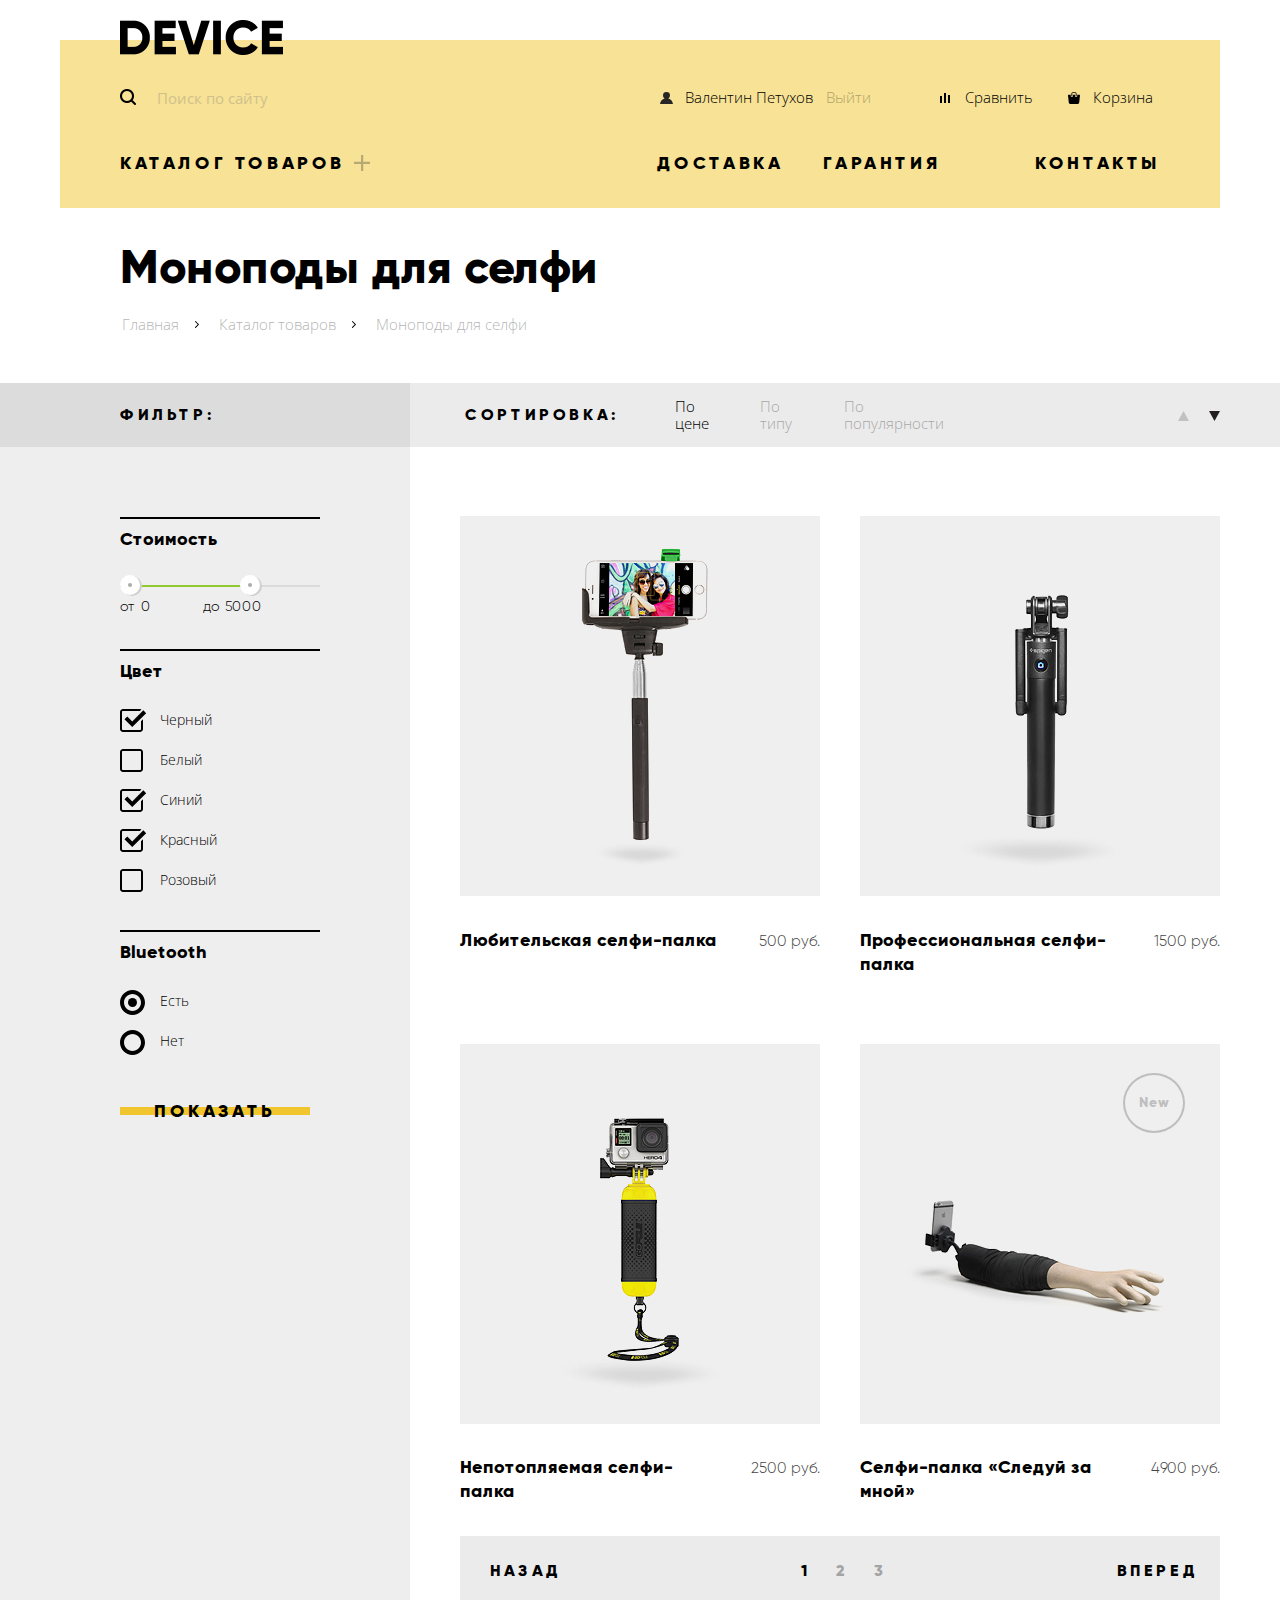
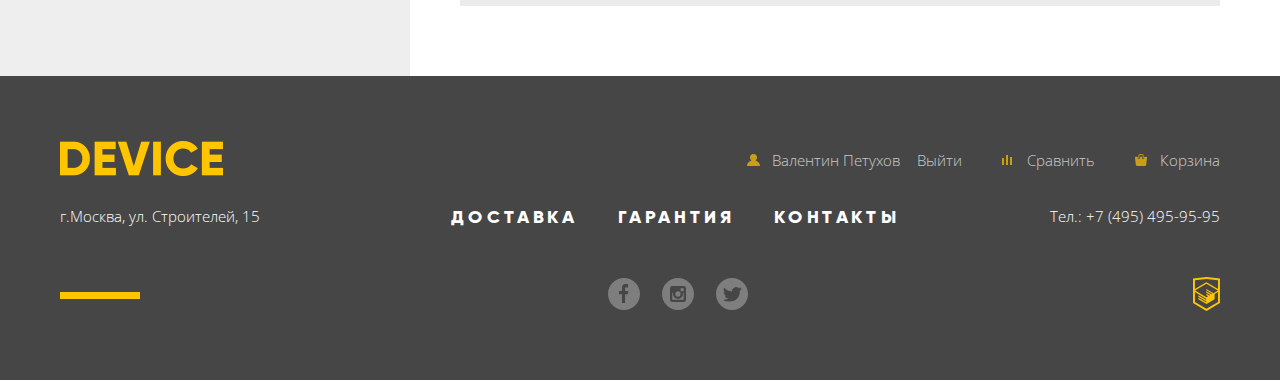
==== inner.html @ 7ef65f5e "Добавил aria-hidden, поправил плавающий bg" ====
<!DOCTYPE html>
<html lang="ru">
<head>
	<meta charset="UTF-8">
	<title>Интернет-магазин Девайс, Моноподы для селфи</title>
	<link href="https://fonts.googleapis.com/css?family=Open+Sans:300,400&display=swap" rel="stylesheet">
	<link rel="stylesheet" href="css/normalize.css">
	<link rel="stylesheet" href="css/main.css">
</head>
<body>
	<header class="header-main">
		<div class="header-wrapper-catalog">
			<a class="header-logo">
				<img src="img/logo-header.png" alt="Интернет-магазин DEVICE" width="163" height="35">
			</a>
			<div class="header-service">
				<form action="https://echo.htmlacademy.ru" method="POST" class="header-search-form">
					<input type="search" placeholder="Поиск по сайту" class="header-search">
					<button type="submit" class="header-submit">Найти</button>
				</form>
				<ul class="header-service-list">
					<li class="header-service-item">
						<a href="#" class="header-service-enter">Валентин Петухов</a> 
						<a href="#"><span class="user-exit">Выйти</span></a>
					</li>
					<li class="header-service-item"><a href="#" class="header-service-compare">Сравнить</a></li>
					<li class="header-service-item"><a href="#" class="header-service-cart">Корзина</a></li>
				</ul>
			</div>
			<nav class="header-navigation">
				<ul class="catalog-menu">
					<li class="catalog-menu-item">
					    <a href="#" class="header-navigation-title">Каталог товаров</a>
					    <ul class="catalog-inner">
					        <li class="catalog-item"><a href="#">Виртуальная реальность</a></li>
					        <li class="catalog-item"><a href="#">Фитнес-браслеты</a></li>
					        <li class="catalog-item"><a href="#">Квадрокоптеры</a></li>
					        <li class="catalog-item"><a href="#">Моноподы для селфи</a></li>
					        <li class="catalog-item"><a href="#">Умные часы</a></li>
					        <li class="catalog-item"><a href="#">Экшн-камеры</a></li>
					    </ul>
					</li>
					<li class="catalog-menu-item"><a href="#">Доставка</a></li>
					<li class="catalog-menu-item"><a href="#">Гарантия</a></li>
					<li class="catalog-menu-item"><a href="#">Контакты</a></li>
				</ul>
			</nav>
		</div>
	</header>
	<main class="main-content">
		<div class="breadcrumb-wrapper">
			<h1 class="content-title">Моноподы для селфи</h1>
			<ul class="breadcrumb">
				<li class="breadcrumb-item"><a href="#">Главная</a></li>
				<li class="breadcrumb-item"><a href="#">Каталог товаров</a></li>
				<li class="breadcrumb-item"><a href="#">Моноподы для селфи</a></li>
			</ul>
		</div>
		<div class="options-background">
			<div class="options-wrapper">
				<div class="options-filter">
					<h3>Фильтр:</h3>
				</div>
				<div class="options-sort">
					<ul class="options-sort-type">
						<h3>Сортировка:</h3>
						<li><a href="#" class="options-sort-type-link sort-active">По цене</a></li>
						<li><a href="#" class="options-sort-type-link">По типу</a></li>
						<li><a href="#" class="options-sort-type-link">По популярности</a></li>
					</ul>
					<div class="options-sort-arrows">
						<a href="#" class="options-sort-arrows-up">
							<span class="visually-hidden">Вверх</span>
							<svg xmlns="http://www.w3.org/2000/svg" width="11" height="10" viewBox="0 0 11 10" aria-hidden="true"><path fill="#231F20" d="M5.5 0L0 10h11z"/></svg>
						</a>
						<a href="#" class="options-sort-arrows-down arrow-active">
							<span class="visually-hidden">Вниз</span>
							<svg xmlns="http://www.w3.org/2000/svg" width="11" height="10" viewBox="0 0 11 10" aria-hidden="true"><path fill="#231F20" d="M5.5 10L0 0h11"/></svg>
						</a>
					</div>
				</div>
			</div>
		</div>
		<div class="content-filter-background">
		<div class="content-filter-wrapper">
			<form action="https://echo.htmlacademy.ru" method="POST" class="filter-form">
				<section class="filter-range">
					<h3 class="filter-range-title">Стоимость</h3>
					<div class="filter-range-wrapper">
						<div class="filter-range-controls">
							<div class="filter-range-scale">
								<div class="filter-range-bar"></div>
							</div>
							<div class="filter-range-toggle toggle-min"></div>
							<div class="filter-range-toggle toggle-max"></div>
							<div class="filter-range-price">
								<label class="price-min">
									от <input name="price-min" type="text" value="0">
								</label>
								<label class="price-max">
									до <input name="price-max" type="text" value="5000">
								</label>
							</div>
						</div>
					</div>
				</section>
				<section class="filter-color">
					<h3 class="filter-color-title">Цвет</h3>
					<ul class="filter-color-list">
						<li class="filter-color-item">
							<input type="checkbox" id="filter-option-1" name="filter-option-1" class="input-checkbox visually-hidden" checked>
							<label for="filter-option-1">Черный</label>
						</li>
						<li class="filter-color-item">
							<input type="checkbox" id="filter-option-2" name="filter-option-2" class="input-checkbox visually-hidden">
							<label for="filter-option-2">Белый</label>
						</li>
						<li class="filter-color-item">
							<input type="checkbox" id="filter-option-3" name="filter-option-3" class="input-checkbox visually-hidden"  checked>
							<label for="filter-option-3">Синий</label>
						</li>
						<li class="filter-color-item">
							<input type="checkbox" id="filter-option-4" name="filter-option-4" class="input-checkbox visually-hidden"  checked>
							<label for="filter-option-4">Красный</label>
						</li>
						<li class="filter-color-item">
							<input type="checkbox" id="filter-option-5" name="filter-option-5" class="input-checkbox visually-hidden" >
							<label for="filter-option-5">Розовый</label>
						</li>
					</ul>
				</section>
				<section class="filter-bluetooth">
					<h3 class="filter-bluetooth-title">Bluetooth</h3>
					<ul class="filter-bluetooth-list">
						<li class="filter-bluetooth-item">
								<input type="radio" id="filter-option-6" name="bluetooth-option" class="input-radio visually-hidden" checked>
							<label for="filter-option-6">Есть</label>
						</li>
						<li class="filter-bluetooth-item">
								<input type="radio" id="filter-option-7" name="bluetooth-option" class="input-radio visually-hidden">
							<label for="filter-option-7">Нет</label>
						</li>
					</ul>
				</section>
				<button type="submit" class="filter-submit button-device">Показать</button>
			</form>
			<section class="product-section">
				<h2 class="visually-hidden">Список селфи-палок</h2>
				<ul class="product-list">
					<li class="product-item">
						<div class="product-image-wrapper">
							<img src="img/content/item-1.jpg" width="360" height="380" alt="Любительская селфи-палка" class="product-image">
						</div>
						<a href="#" class="product-text-wrapper">
							<h3 class="product-title">Любительская селфи-палка</h3>
							<span class="product-price">500 руб.</span>
						</a>
						<div class="product-hover">
							<button type="button" class="product-buy button-device">В корзину</button>
							<button type="button" class="product-compare">Добавить к сравнению</button>
						</div>
					</li>
					<li class="product-item">
						<div class="product-image-wrapper">
							<img src="img/content/item-2.jpg" width="360" height="380" alt="Любительская селфи-палка" class="product-image">
						</div>
						<a href="#" class="product-text-wrapper">
							<h3 class="product-title">Профессиональная селфи-палка</h3>
							<span class="product-price">1500 руб.</span>
						</a>
						<div class="product-hover">
							<button type="button" class="product-buy button-device">В корзину</button>
							<button type="button" class="product-compare">Добавить к сравнению</button>
						</div>
					</li>
					<li class="product-item">
						<div class="product-image-wrapper">
							<img src="img/content/item-3.jpg" width="360" height="380" alt="Любительская селфи-палка" class="product-image">
						</div>
						<a href="#" class="product-text-wrapper">
							<h3 class="product-title">Непотопляемая селфи-палка</h3>
							<span class="product-price">2500 руб.</span>
						</a>
						<div class="product-hover">
							<button type="button" class="product-buy button-device">В корзину</button>
							<button type="button" class="product-compare">Добавить к сравнению</button>
						</div>
					</li>
					<li class="product-item">
						<div class="product-image-wrapper">
							<img src="img/content/item-4.jpg" width="360" height="380" alt="Любительская селфи-палка" class="product-image">
						</div>
						<a href="#" class="product-text-wrapper">
							<h3 class="product-title">Селфи-палка «Следуй за мной»</h3>
							<span class="product-price">4900 руб.</span>
						</a>
						<div class="product-hover">
							<button type="button" class="product-buy button-device">В корзину</button>
							<button type="button" class="product-compare">Добавить к сравнению</button>
						</div>
						<span class="product-new">New</span>
					</li>
				</ul>
				<div class="pagination">
					<a href="#" class="pagination-backward">Назад</a>
					<ul class="pagination-list">
						<li class="pagination-item pagination-active"><a href="#">1</a></li>
						<li class="pagination-item"><a href="#">2</a></li>
						<li class="pagination-item"><a href="#">3</a></li>
					</ul>
					<a href="#" class="pagination-forward">Вперед</a>
				</div>
			</section>
		</div>
		</div>
	</main>
	<footer class="footer-main">
		<div class="footer-wrapper">
			<div class="footer-service">
				<a href="#" class="footer-logo">
					<img src="img/logo-footer.png" alt="Интернет-магазин DEVICE" width="163" height="35">
				</a>
				<ul class="footer-service-list">
					<li class="footer-service-item">
						<a href="#" class="footer-service-enter">Валентин Петухов</a>
						<a href="#" class="user-exit">Выйти</a>
					</li>
					<li class="footer-service-item"><a href="#" class="footer-service-compare">Сравнить</a></li>
					<li class="footer-service-item"><a href="#" class="footer-service-cart">Корзина</a></li>
				</ul>
			</div>
			<div class="footer-address-wrapper">
				<p class="footer-address">г.Москва, ул. Строителей, 15</p>
				<ul class="footer-information-list">
					<li class="footer-information-item"><a href="#">Доставка</a></li>
					<li class="footer-information-item"><a href="#">Гарантия</a></li>
					<li class="footer-information-item"><a href="#">Контакты</a></li>
				</ul>
				<a href="tel:+74954959595" class="footer-phone">Тел.: +7 (495) 495-95-95</a>
			</div>
			<div class="footer-social-wrapper">
				<ul class="footer-social">
					<li class="social-button">
						<a href="#" class="social-fb-link">
							<span class="visually-hidden">Группа DEVICE на Facebook</span>
							<svg xmlns="http://www.w3.org/2000/svg" width="32" height="32" viewBox="0 0 32 32" aria-hidden="true"><path fill="#FFF" d="M16 0C7.164 0 0 7.163 0 16s7.164 16 16 16c8.837 0 16-7.164 16-16S24.837 0 16 0zm4.062 9.455h-3.021v3.444h3.021v3.445h-3.021v8.61H14.02v-8.61H11v-3.445h3.021V9.455c0-1.902 1.353-3.445 3.021-3.445h3.021v3.445z"/></svg>
						</a>
					</li>
					<li class="social-button">
						<a href="#" class="social-inst-link">
							<span class="visually-hidden">Страница DEVICE в Instagram</span>
							<svg xmlns="http://www.w3.org/2000/svg" width="32" height="32" viewBox="0 0 32 32" aria-hidden="true"><g fill="#FFF"><path d="M20.916 16a4.938 4.938 0 1 1-9.877 0c0-.394.051-.773.138-1.14h-.897v6.838h11.396V14.86h-.897c.086.367.137.746.137 1.14z"/><path d="M15.978 18.659c1.466 0 2.659-1.193 2.659-2.659s-1.193-2.659-2.659-2.659c-1.466 0-2.659 1.193-2.659 2.659s1.192 2.659 2.659 2.659zM18.637 10.302h3.039v3.039h-3.039z"/><path d="M16 0C7.164 0 0 7.164 0 16c0 8.837 7.164 16 16 16 8.837 0 16-7.163 16-16 0-8.836-7.163-16-16-16zm7.955 21.698a2.285 2.285 0 0 1-2.279 2.279H10.279A2.285 2.285 0 0 1 8 21.698V10.302a2.286 2.286 0 0 1 2.279-2.279h11.396a2.286 2.286 0 0 1 2.279 2.279v11.396z"/></g></svg>

						</a>
					</li>
					<li class="social-button">
						<a href="#" class="social-twit-link">
							<span class="visually-hidden">DEVICE в Twitter</span>
							<svg xmlns="http://www.w3.org/2000/svg" width="32" height="32" viewBox="0 0 32 32" aria-hidden="true"><path fill="#FFF" d="M16 0C7.164 0 0 7.164 0 16c0 8.837 7.164 16 16 16 8.837 0 16-7.163 16-16 0-8.836-7.163-16-16-16zm7.944 12.809c-.251 6.516-3.463 10.832-10.992 10.702h-.486c-.447 0-4.543-.443-5.344-1.823 2.479.19 4.247-.406 5.12-1.136-1.048-.289-2.923-.461-3.251-2.848.384.104.618.221 1.299.113-1.307-.824-2.758-1.519-2.679-3.643.311.317 1.164.518 1.46.457-.768-.233-2.149-3.244-.974-4.781 1.984 1.79 4.075 3.482 7.804 3.643.227-2.214 1.24-3.699 3.168-4.325 1.84-.479 3.255.26 3.901 1.138.737-.224 1.453-.466 2.193-.685-.004.833-.569 1.463-.935 1.709.747.165 1.423-.475 1.423-.475-.184.963-1.094 1.725-1.707 1.954z"/></svg>
						</a>
					</li>
				</ul>
				<a href="https://htmlacademy.ru/" class="academy-link">
					<span class="visually-hidden">Сделано в htmlAcademy</span>
					<svg xmlns="http://www.w3.org/2000/svg" width="26.943" height="34.09" viewBox="0 0 26.943 34.09" aria-hidden="true"><path fill="#FFC600" d="M13.62.017L13.472 0 0 1.412v24.661l13.473 8.017 13.43-7.99.042-.025V1.412L13.62.017zm11.399 12.11L13.495 5.334l-.001-.104-.087.05-.088-.056v.109L1.925 12.118V3.147l11.548-1.212L25.02 3.147v8.98zm-11.614-5.34L24.923 13.5l-4.479 2.64-7.093-4.221-.014 1.415 5.904 3.513-.86.507-5.03-2.992-.014 1.415 3.827 2.275-.782.523-3.031-1.787-.014 1.413 1.853 1.091-1.8 1.081-11.356-6.751 11.371-6.835zm-11.48 8.34l11.411 6.791.016 1.044-7.942-4.728-.015 1.416 7.979 4.795.018 1.076-7.973-4.74-.013 1.414 8.021 4.822.046.025 8.143-4.872-.011-5.177 3.415-2.036v10.021L13.472 31.85 1.925 24.979v-9.852z"/></svg>
				</a>
			</div>
		</div>
	</footer>
</body>
</html>
---- css/main.css ----
@font-face {
	font-family: 'Gilroy';
	src: url('../fonts/Gilroy-ExtraBold.woff') format('woff');
	font-weight: bold;
}

@font-face {
	font-family: 'Gilroy';
	src: url('../fonts/Gilroy-Light.woff') format('woff');
	font-weight: normal;
}
*, *::before, *::after {
	box-sizing: inherit;
}
html {
	box-sizing: border-box;
	min-width: 1200px;
}

/* service */
.visually-hidden {
	position: absolute;
	clip: rect(1px 1px 1px 1px);
	clip: rect(1px, 1px, 1px, 1px);
	padding: 0;
	border: 0;
	height: 1px;
	width: 1px;
	overflow: hidden;
}

/* body and global*/
body {
	font-size: 15px;
	font-family: "Open Sans", "Arial", sans-serif;
	font-weight: lighter;
	margin: 0;
}


/* header styles */
.header-main {
	padding-top: 40px;
	width: 1200px;
	padding-left: 20px;
	padding-right: 20px;
	margin-left: auto;
	margin-right: auto;
}
.header-logo {
	width: 400px;
	margin-top: -20px;
	margin-bottom: 15px;
}
.header-logo:hover {
	opacity: 0.6;
}

.header-logo:active {
	opacity: 0.3;
}

.header-search {
	width: calc(100% - 85px);
	background-color: #f7e296;
	background-image: url(../img/misc/search.png);
	background-repeat: no-repeat;
	background-position: left center;
	border: 0;
	color: #000;
	padding-top: 17px;
	padding-left: 37px;
	padding-bottom: 13px;
	margin-right: -5px;
	border-bottom: 2px solid transparent;
}

.header-search-form {
	margin-right: 100px;
	width: 440px;
}

.header-search::placeholder {
	opacity: 0.3;
}

.header-search:hover::placeholder {
	opacity: 0.6;
}

.header-search:focus {
	border-bottom: 2px solid #000;
	outline: 0;
}

.header-submit {
	padding-top: 15px;
	padding-right: 0;
	padding-bottom: 13px;
	padding-left: 0;
	width: 85px;
	background-color: #f7e296;
	border: 2px solid #000;
	outline: 0;
	visibility: hidden;
}

.header-search:focus + .header-submit,
.header-sumbit:focus-within,
.header-submit:hover,
.header-submit:focus {
	visibility: initial;
}

.header-submit:hover,
.header-submit:focus {
	background-color: #000;
	color: #fff;
}

.header-submit:active {
	color: #6a6a6a;
}

.header-service {
	margin-bottom: 15px;
}

.header-service-list {
	list-style: none;
	padding-left: 0;
	margin-top: 0;
	margin-bottom: 0;
}

.header-service-item a {
	color: #000;
	text-decoration: none;
}

.user-exit {
	margin-left: 13px;
	opacity: 0.3;
}

.user-exit:hover {
	opacity: 1;
}

.header-service-item:first-child {
	width: 280px;
}

.header-service-enter {
	background-image: url(../img/svg/user.svg);
	background-repeat: no-repeat;
	background-position: left center;
	padding-left: 25px;
}

.header-service-compare {
	background-image: url(../img/svg/compare.svg);
	background-repeat: no-repeat;
	background-position: left center;
	padding-left: 25px;
	margin-right: 35px;
}

.header-service-cart {
	background-image: url(../img/svg/cart.svg);
	background-repeat: no-repeat;
	background-position: left center;
	padding-left: 25px;
}

.header-service-enter:hover,
.header-service-compare:hover,
.header-service-cart:hover {
	opacity: 0.6;
}

.header-service-enter:active,
.header-service-compare:active,
.header-service-cart:active {
	opacity: 0.3;
}

.header-navigation-title {
	background-image: url(../img/misc/plus.png);
	background-repeat: no-repeat;
	background-position: right center;
	font-family: "Gilroy", "Arial", sans-serif;
	font-weight: bold;
	text-transform: uppercase;
	font-size: 18px;
	letter-spacing: 3.6px;
	padding-right: 25px;
}




.catalog-menu {
	padding-left: 0;
	display: flex;
}

.catalog-menu-item:first-child {
	width: 540px;
	position: relative;
}

.catalog-menu-item:nth-child(2) {
	margin-right: 40px;
}

.catalog-menu-item:nth-child(3) {
	margin-right: 95px;
}

.catalog-menu-item a {
	font-family: "Gilroy", "Arial", sans-serif;
	font-weight: bold;
	text-transform: uppercase;
	font-size: 18px;
	letter-spacing: 3.6px;
	text-decoration: none;
	color: #000;
}

.catalog-menu-item a:hover {
	opacity: 0.6;
}

.catalog-menu-item a:active {
	opacity: 0.3;
}

.catalog-item {
	list-style: none;
	margin-right: 60px;
}

.catalog-inner :nth-child(3n) {
	margin-right: 0;
}

.catalog-item a {
	font-family: "Open Sans", "Arial", sans-serif;
	font-size: 15px;
	font-weight: 300;
	text-transform: none;
	letter-spacing: normal;
	white-space: nowrap;
	display: block;
	padding-top: 9px;
	padding-bottom: 9px;
}

.catalog-menu {
	list-style: none;
}

/* breadcrumb */
.breadcrumb {
	list-style: none;
	display: flex;
	align-items: center;
	padding-left: 62px;
	margin-top: 0;
}
.breadcrumb-item {
	padding-right: 20px;
	padding-left: 20px;
	background-image: url(../img/svg/nav-arrow.svg);
	background-repeat: no-repeat;
	background-position: right center;
}

.breadcrumb :first-child {
	padding-left: 0;
}

.breadcrumb :last-child {
	background-image: none;
}

.breadcrumb a {
	text-decoration: none;
	color: #000;
	opacity: 0.3;
}

.breadcrumb a:hover {
	opacity: 0.6;
}

.breadcrumb a:active {
	opacity: 0.1;
}

/* Content on main page */

.show {
	display: flex;
	justify-content: space-between;
	margin-bottom: 65px;
}

.show-item {
	display: flex;
	flex-direction: column;
	width: 160px;
}

.show-item-image-wrapper {
	width: 160px;
	height: 160px;
	margin-bottom: 30px;
	background-color: #f7e296;
	object-fit: cover;
}

.show-item-image-wrapper:hover {
	background-color: #f0c52e;
}

.show-item img:active {
	opacity: 0.3;
}

.show-item b {
	font-family: "Gilroy", "Arial", sans-serif;
	font-weight: bold;
	font-size: 18px;
}

.benefits-background {
	background-color: #e5e5e5;
	background: linear-gradient(to bottom, #fff 24%, #e5e5e5 24%);
}

.benefits {
	width: 1160px;
	margin-right: auto;
	margin-left: auto;
	display: flex;
	background-color: #e5e5e5;
	background: linear-gradient(to bottom, #fff 24%, #e5e5e5 24%);
	padding-bottom: 70px;
	margin-bottom: 90px;
}

.benefits-control {
	list-style: none;
	padding-top: 80px;
	padding-bottom: 70px;
	padding-left: 0;
	margin-top: 0;
	margin-bottom: 0;
	border-right: 7px solid #000;
	width: 483px;
}

.benefits-item {
	margin-bottom: 24px;
}

.benefits-block {
	display: none;
}

.benefits-text {
	margin-top: 20px;
	margin-right: 130px;
	margin-left: 118px;
}

.benefits-text h3 {
	font-family: "Gilroy", "Arial", sans-serif;
	font-weight: bold;
	font-size: 47px;
}

.benefits-text p {
	line-height: 30px;
}

.benefits-image-wrapper {
	display: flex;
	align-items: center;
}

.firms {
	display: flex;
	justify-content: center;
	margin-bottom: 50px;
}

.firms-item {
	width: 260px;
	height: 100px;
}

.firms :nth-child(1) {
	background-image: url(../img/logo-1-gray.jpg);
	display: block;
	content: " ";
}

.firms :nth-child(2) {
	background-image: url(../img/logo-2-gray.jpg);
	display: block;
	content: " ";
}

.firms :nth-child(3) {
	background-image: url(../img/logo-3-gray.jpg);
	display: block;
	content: " ";
}

.firms :nth-child(4) {
	background-image: url(../img/logo-4-gray.jpg);
	display: block;
	content: " ";
}

.firms :nth-child(1):hover {
	background-image: url(../img/logo-1.jpg);
	display: block;
	content: " ";
}

.firms :nth-child(2):hover {
	background-image: url(../img/logo-2.jpg);
	display: block;
	content: " ";
}

.firms :nth-child(3):hover {
	background-image: url(../img/logo-3.jpg);
	display: block;
	content: " ";
}

.firms :nth-child(4):hover {
	background-image: url(../img/logo-4.jpg);
	display: block;
	content: " ";
}

.block-show {
	display: flex;
}

.content-title {
	font-family: "Gilroy", "Arial", sans-serif;
	font-weight: bold;
	font-size: 47px;
	padding-left: 60px;
	margin-bottom: 22px;
}

.about {
	width: 790px;
	margin-right: 111px;
	margin-bottoom: 80px;
}

.about-list {
	padding-bottom: 38px;
	padding-left: 18px;
	list-style-type: circle;
}

.about-title {
	font-family: "Gilroy", "Arial", sans-serif;
	font-weight: bold;
	font-size: 47px;
	padding-top: 45px;
	position: relative;
}

.about-title:before {
	content: " ";
	width: 80px;
	height: 7px;
	background-color: #000;
	position: absolute;
	top: 0;
}

.about-text {
	font-family: "Open Sans", "Arial", sans-serif;
	font-weight: 300;
	line-height: 30px;
	padding-bottom: 15px;
}

.contacts-title {
	font-family: "Gilroy", "Arial", sans-serif;
	font-weight: bold;
	font-size: 47px;
	padding-top: 45px;
	position: relative;
}

.contacts-title:before {
	content: " ";
	width: 80px;
	height: 7px;
	background-color: #000;
	position: absolute;
	top: 0;
}

.contacts p {
	font-family: "Open Sans", "Arial", sans-serif;
	line-height: 30px;
	margin-bottom: 40px;
}

.map-link {
	display: block;
	margin-bottom: 65px;
}

.about-item {
	font-family: "Gilroy", "Arial", sans-serif;
	font-weight: bold;
	font-size: 16px;
	line-height: 40px;
}


/* Catalog content */
.product-text-wrapper {
	text-decoration: none;
}

.product-text-wrapper:hover .product-title {
	opacity: 0.6;
}

.product-text-wrapper:active .product-title {
	opacity: 0.3;
}

.product-title {
	font-family: "Gilroy", "Arial", sans-serif;
	font-weight: bold;
	font-size: 18px;
	line-height: 24px;
	width: 260px;
	color: #000;
}

.product-price {
	font-family: "Gilroy", "Arial", sans-serif;
	font-weight: normal;
	text-decoration: none;
	color: #464646;
}

.product-item {
	position: relative;
	list-style: none;
	margin-right: 40px;
	margin-bottom: 50px;
}

.product-new {
	position: absolute;
	top: 29px;
	right: 35px;
	font-family: "Gilroy", "Arial", sans-serif;
	font-weight: bold;
	font-size: 14px;
	opacity: 0.2;
	border: 2px solid #000;
	border-radius: 50%;
	display: block;
	text-align: center;
	padding-top: 20px;
	padding-right: 14px;
	padding-bottom: 20px;
	padding-left: 14px;
}

.product-hover {
	position: absolute;
    background-color: rgba(238, 238, 238, 0.7);
    top: 0;
    left: 0;
    flex-direction: column;
    align-items: center;
    justify-content: center;
    width: 360px;
    height: 360px;
    display: none;
}

.product-item:hover .product-hover {
	display: flex;
}


.product-list li:nth-child(2n) {
	margin-right: 0;
}

.product-list li:last-child,
.product-list li:nth-last-child(2) {
	margin-bottom: 15px;
}

.product-text-wrapper {
	display: flex;
	align-items: baseline;
	justify-content: space-between;
}

.product-image {
	margin-bottom: 10px;
}

/* filter */

.options-background {
	background: #dcdcdc;
	background: linear-gradient(to right, #dcdcdc 32%, #ebebeb 32%);
}

.options-wrapper {
	width: 1160px;
	margin-right: auto;
	margin-left: auto;
	display: flex;
}

.options-filter {
	padding-top: 7px;
	padding-right: 179px;
	padding-bottom: 7px;
	padding-left: 60px;
	margin-right: 71px;
	background-color: #dcdcdc;
}

.options-filter h3,
.options-sort h3 {
	font-family: "Gilroy", "Arial", sans-serif;
	font-weight: bold;
	text-transform: uppercase;
	letter-spacing: 3.6px;
	font-size: 16px;
}

.options-sort h3 {
	margin-right: 55px;
}

.options-sort-type li {
	margin-right: 30px;
}

.options-sort-type li:last-child {
	margin-right: 0;
}

.options-sort-type-link {
	text-decoration: none;
	opacity: 0.3;
	color: #000;
}

.options-sort-type-link:hover {
	opacity: 0.6;
}

.options-sort-type-link:active {
	opacity: 1;
}

.sort-active {
	opacity: 1;
}

.options-sort {
	display: flex;
}

.options-sort-arrows {
	display: flex;
	align-items: center;
}

.options-sort-type {
	list-style: none;
	padding-left: 0;
	margin-top: 0;
	margin-right: 215px;
	margin-bottom: 0;
	display: flex;
	align-items: center;
}

.options-sort-arrows-up {
	margin-right: 20px;
}

.options-sort-arrows-up,
.options-sort-arrows-down {
	opacity: 0.2;
}

.options-sort-arrows-up:hover,
.options-sort-arrows-down:hover {
	opacity: 0.4;
}

.options-sort-arrows-up:active,
.options-sort-arrows-down:active {
	opacity: 1;
}

.arrow-active {
	opacity: 1;
}

.filter-form {
	background-color: #eee;
	width: 350px;
	padding-top: 70px;
	padding-right: 70px;
	padding-left: 80px;
}

.filter-range {
	border-top: 2px solid #000;
}

.filter-range-title {
	font-family: "Gilroy", "Arial", sans-serif;
	font-weight: bold;
	font-size: 18px;
	margin-top: 10px;
}

.filter-color {
	border-top: 2px solid #000;
}

.filter-color-title {
	margin-top: 10px;
}

.filter-bluetooth {
	border-top: 2px solid #000;
}

.filter-bluetooth-title {
	margin-top: 10px;
}

.filter-color-item {
	list-style: none;
	font-size: 14px;
	line-height: 40px;
}

.filter-bluetooth-item {
	list-style: none;
	font-size: 14px;
	line-height: 40px;
}


.filter-color-title {
	font-family: "Gilroy", "Arial", sans-serif;
	font-weight: bold;
	font-size: 18px;
}

.filter-bluetooth-title {
	font-family: "Gilroy", "Arial", sans-serif;
	font-weight: bold;
	font-size: 18px;
}

/* Pagination */

.pagination {
	background-color: #ebebeb;
	display: flex;
	justify-content: space-between;
	align-items: center;
	margin-right: 20px;
	margin-bottom: 70px;
	margin-left: 70px;
}

.pagination-list {
	display: flex;
	list-style: none;
	padding-left: 0;
	margin-top: 0;
	margin-bottom: 0;
}

.pagination-item {
	font-family: "Gilroy", "Arial", sans-serif;
	font-weight: bold;
	letter-spacing: 3.6px;
	font-size: 16px;
	margin-right: 25px;
}

.pagination-item a {
	text-decoration: none;
	color: #000;
	opacity: 0.3;
}

.pagination-item a:hover {
	opacity: 0.6;
}

.pagination-item a:active {
	opacity: 1;
}

.pagination-list .pagination-item:last-child {
	margin-right: 0;
}

.pagination-backward,
.pagination-forward {
	font-family: "Gilroy", "Arial", sans-serif;
	font-weight: bold;
	text-transform: uppercase;
	letter-spacing: 3.6px;
	font-size: 16px;
}

.pagination-backward,
.pagination-forward {
	text-decoration: none;
	color: #000;
	display: block;
}

.pagination-backward {
	padding-top: 26px;
	padding-right: 25px;
	padding-bottom: 26px;
	padding-left: 30px;
	margin-right: 5px;
}

.pagination-forward {
	padding-top: 26px;
	padding-bottom: 26px;
	width: 125px;
	text-align: center;
}

.pagination-backward:hover,
.pagination-forward:hover {
	background-color: #d9d9d9;
}

.pagination-backward:active,
.pagination-forward:active {
	opacity: 0.3;
}

.pagination-active a {
	opacity: 1;
}

/* Checkbox and radio style  */

.visually-hidden:not(:focus):not(:active),
input[type="checkbox"].visually-hidden,
input[type="radio"].visually-hidden {
  position: absolute;

  width: 1px;
  height: 1px;
  margin: -1px;
  border: 0;
  padding: 0;

  white-space: nowrap;

  clip-path: inset(100%);
  clip: rect(0 0 0 0);
  overflow: hidden;
}

.filter-color-list,
.filter-bluetooth-list {
	padding-left: 0;
	margin-top: 0;
	margin-bottom: 30px;
}

.filter-color-item,
.filter-bluetooth-item {
	padding-left: 40px;
	position: relative;
}


.input-checkbox + label:before {
	position: absolute;
	top: 9px;
	left: 0px;
	width: 23px;
	height: 23px;
	content: " ";
	background-size: 100% 100%;
	background-image: url(../img/svg/checkbox-off.svg);
}

.input-checkbox:checked + label:before {
	background-size: 100% 100%;
	background-image: url(../img/svg/checkbox-on.svg);
	width: 27px;
}

.input-checkbox:focus + label::before {
	outline: rgb(59, 153, 252) auto 5px;
}

.input-radio + label:before {
	position: absolute;
	top: 9px;
	left: 0px;
	width: 25px;
	height: 25px;
	content: " ";
	background-size: 100% 100%;
	background-image: url(../img/svg/radio-off.svg);
}

.input-radio:checked + label:before {
	background-size: 100% 100%;
	background-image: url(../img/svg/radio-on.svg);
}

.input-radio:focus + label::before {
	outline: rgb(59, 153, 252) auto 5px;
}

.input-checkbox + label:hover:before,
.input-checkbox:checked + label:hover:before,
.input-radio + label:hover:before,
.input-radio:checked + label:hover,
.input-checkbox + label:hover,
.input-checkbox:checked + label:hover,
.input-radio + label:hover,
.input-radio:checked + label:hover {
	opacity: 0.6;
}

.input-checkbox + label:disabled:before,
.input-checkbox:checked + label:disabled:before,
.input-radio + label:disabled:before,
.input-radio:checked + label:disabled,
.input-checkbox + label:disabled,
.input-checkbox:checked + label:disabled,
.input-radio + label:disabled,
.input-radio:checked + label:disabled {
	opacity: 0.25;
}

/* range-filter */

.filter-range-title {
	margin-bottom: 35px;
}

.filter-range-controls {
	position: relative;
}

.filter-range-scale {
	height: 2px;
	background-color: #dbdbdb;
	margin-bottom: 10px;
}

.filter-range-bar {
	height: 2px;
	width: 65%;
	background-color: #91c92f;
}

.filter-range-toggle {
	width: 20px;
	height: 20px;
	padding: 0;
	border: 8px solid #fff;
	background-color: #ababab;
	border-radius: 50%;
	box-shadow: 2px 1px 0 #cfcfcf;
	position: absolute;
	top: -10px;
	left: 0;
	cursor: pointer;
}

.filter-range-price {
	margin-bottom: 34px;
}

.toggle-min {
	left: 0;
}

.toggle-max {
	left: 120px;
}

.price-min,
.price-max {
	font-family: "Gilroy", "Arial", sans-serif;
	font-weight: normal;
	font-size: 14px;
}

.price-min input,
.price-max input {
	width: 60px;
	background-color: #eeeeee; 
	border: 0;
}

.price-min input::placeholder,
.price-max input::placeholder {
	font-family: "Gilroy", "Arial", sans-serif;
	font-weight: normal;
	font-size: 14px;
}

/* footer */
.footer-main {
	background-color: #464646;
	display: flex;
	flex-grow: 0;
	flex-shrink: 0;
	flex-basis: auto;
	padding-top: 65px;
	padding-bottom: 65px;
}

.footer-logo:hover {
	opacity: 0.6;
}

.footer-logo:active {
	opacity: 0.3;
}

.footer-address {
	color: #fff;
}

.footer-information-list,
.footer-service-list {
	list-style: none;
}

.footer-service-list a {
	color: #fff;
	opacity: 0.7;
	text-decoration: none;
}

.footer-service-list a:hover {
	opacity: 1;
}

.footer-service-list a:active {
	opacity: 0.3;
}

.footer-service-enter {
	background-image: url(../img/misc/user-yellow.png);
	background-repeat: no-repeat;
	background-position: left center;
	padding-left: 25px;
	width: 100px;
}

.footer-service-compare {
	background-image: url(../img/misc/compare-yellow.png);
	background-repeat: no-repeat;
	background-position: left center;
	padding-left: 25px;
}

.footer-service-cart {
	background-image: url(../img/misc/cart-yellow.png);
	background-repeat: no-repeat;
	background-position: left center;
	padding-left: 25px;
}


.footer-information-item {
	margin-right: 40px;
}

.footer-information-item:last-child {
	margin-right: 0;
}

.footer-information-item a {
	font-family: "Gilroy", "Arial", sans-serif;
	font-weight: bold;
	font-size: 18px;
	text-transform: uppercase;
	color: #fff;
	text-decoration: none;
	letter-spacing: 3.6px;
}

.footer-information-item a:hover {
	opacity: 0.6;
}

.footer-information-item a:active {
	opacity: 0.3;
}

.footer-service-item {
	margin-left: 40px;
}

.footer-phone {
	color: #fff;
	text-decoration: none;
}

.social-button a {
	display: block;
}

.footer-social li {
	list-style: none;
	opacity: 0.3;
	margin-right: 22px;
}

.footer-social li:hover {
	opacity: 1;
}

.footer-social li:active {
	opacity: 0.1;
}

.academy-link:hover {
	opacity: 0.6;
}

.academy-link:active {
	opacity: 0.3;
}

/* popups */
.map-popup {
	position: relative;
	width: 960px;
	box-shadow: 1px 0 20px 0 rgba(0, 0, 0, .2);
	margin-right: auto;
	margin-left: auto;
	position: fixed;
	top: 200px;
	left: 500px;
	z-index: 5;
	display: none;
}

.map-popup-close {
	position: absolute;
	background-image: url(../img/misc/modal-close-popup.png);
	display: block;
	height: 55px;
	width: 55px;
	background-color: transparent;
	border: 0;
	top: 22px;
	right: 22px;
	opacity: 0.7;
}


.contacts-popup-wrapper {
	background-color: #fff;
	width: 960px;
	box-shadow: 1px 0 20px 0 rgba(0, 0, 0, .2);
	margin-right: auto;
	margin-left: auto;
	position: fixed;
	top: 200px;
	left: 500px;
	display: none;
}

.contacts-popup {
	width: 760px;
	margin-right: auto;
	margin-left: auto;
}

.contacts-popup-section {
	display: flex;
	flex-wrap: wrap;
}

.contacts-popup-section :first-child {
	margin-right: 40px;
}

.contacts-popup-item {
	width: 360px;
}

.contacts-popup-item-textarea {
	width: 760px;
	margin-bottom: 35px;
}

.contacts-popup-name,
.contacts-popup-email,
.contacts-popup-textarea {
	width: 100%;
	background-color: #f2f2f2;
	border: 0;
	padding-top: 16px;
	padding-bottom: 17px;
	padding-left: 20px;
}

.contacts-popup-name::placeholder,
.contacts-popup-email::placeholder {
	font-size: 14px;
}

.label-write {
	display: block;
	margin-bottom: 13px;
	font-family: "Gilroy", "Arial", sans-serif;
	font-weight: bold;
	font-size: 18px;
}

.contacts-popup-close {
	background-image: url(../img/misc/modal-close-popup.png);
	display: block;
	height: 55px;
	width: 55px;
	background-color: #fff;
	border: 0;
	margin-top: 22px;
	margin-right: 22px;
	margin-left: auto;
}

.contacts-popup-textarea {
	resize: none;
	width: 100%;
}

.contacts-popup-submit {
	margin-bottom: 80px;
}

/* Grids */
.content-block {
	width: 1160px;
	display: flex;
	margin-right: auto;
	margin-bottom: 80px;
	margin-left: auto;
}

.header-wrapper {
	width: 1160px;
	margin-right: auto;
	margin-left: auto;
	padding-right: 60px;
	padding-bottom: 20px;
	padding-left: 60px;
	background-color: #f7e296;
	display: flex;
	flex-direction: column;
}

.header-wrapper-catalog {
	width: 1160px;
	margin-right: auto;
	margin-left: auto;
	padding-right: 60px;
	padding-bottom: 20px;
	padding-left: 60px;
	background-color: #f7e296;
	display: flex;
	flex-direction: column;
}

.main-wrapper {
	width: 1200px;
	margin-right: auto;
	margin-left: auto;
	padding-right: 20px;
	padding-left: 20px;
	display: flex;
	flex-direction: column;
}

.footer-wrapper {
	width: 1200px;
	margin-right: auto;
	margin-left: auto;
	padding-right: 20px;
	padding-left: 20px;
	display: flex;
	flex-direction: column;
}

.header-service {
	display: flex;
}

.header-service-list {
	display: flex;
	align-items: center;
}

.header-service-item {
	display: flex;
}

.catalog-inner {
	display: none;
	flex-wrap: wrap;
	width: 1160px;
	background-color: #f7e296;
	padding-top: 22px;
	padding-right: 500px;
	padding-bottom: 34px;
	padding-left: 60px;
	position: absolute;
	top: 20px;
	left: -60px;
	z-index: 1;
}

.header-navigation-title:hover + .catalog-inner,
.header-navigation-title:focus-within + .catalog-inner,
.catalog-inner:hover,
.catalog-inner:focus {
	display: flex;
}

.catalog-menu-item:hover > .catalog-inner,
.catalog-menu-item:focus-within > .catalog-inner {
	display: flex;
}


.catalog-menu {	
	display: flex;
}

.footer-wrapper {
	display: flex;
	flex-direction: column;
}

.footer-service {
	display: flex;
	align-items: center;
	justify-content: space-between;
	margin-bottom: 12px;
}

.footer-service-list {
	display: flex;
	padding-left: 0;
	margin-top: 0;
	margin-bottom: 0;
}

.footer-address-wrapper {
	display: flex;
	justify-content: space-between;
	align-items: center;
	margin-bottom: 35px;
}

.footer-information-list {
	display: flex;
}

.footer-social-wrapper {
	display: flex;
	justify-content: space-between;
	align-items: center;
}

.footer-social {
	padding-left: 0;
	margin-top: 0;
	margin-bottom: 0;
	margin-left: 23px;
	display: flex;
	align-items: center;
}

.footer-social :last-child {
	margin-right: 0;
}

.content-filter-wrapper {
	position: relative;
    display: flex;
    width: 1200px;
    margin-left: auto;
    margin-right: auto;
}

/* Серая декорация, вариант №1  */
.content-filter-background {
	background: linear-gradient(to right, #eee 32%, #fff 32%);
}

/* Серая декорация, вариант №2
.content-filter-wrapper:before {
	content: " ";
    background-color: #eee;
    width: 355px;
    position: absolute;
    top: 0;
    left: -355px;
    height: 100%;
}
*/

.product-section {
	margin-top: 69px;
}

.product-list {
	display: flex;
	width: 850px;
	flex-wrap: wrap;
	padding-left: 70px;
	margin-top: 0;
	margin-bottom: 0;
}

.breadcrumb-wrapper {
	width: 1200px;
	margin-right: auto;
	margin-bottom: 35px;
	margin-left: auto;
	padding-right: 20px;
	padding-left: 20px;
	display: flex;
	flex-direction: column;
}
.footer-social-wrapper:before {
	content: " ";
	width: 80px;
	height: 7px;
	background-color: #ffc600;
}

/* helpers */
.about-text-container {
	padding-bottom: 22px;
} 


/* button */

.button-device {
	position: relative;
    display: inline-flex;
    justify-content: center;
    align-items: center;
	font-family: "Gilroy", "Arial", sans-serif;
	font-weight: bold;
	font-size: 18px;
	letter-spacing: 3.6px;
	text-transform: uppercase;
	border: 0;
	padding-top: 10px;
	padding-bottom: 10px;
	background-color: transparent;
	z-index: 1;
	padding-right: 34px;
	padding-left: 34px;
	color: #000;
	text-decoration: none;
}

.button-device:before {
	position: absolute;
	display: block;
	content: " ";
	height: 8px;
	width: 100%;
	background-color: #f0c52e;
	z-index: -1;
	top: 16px;
	left: 0;
}

.button-device:hover,
.button-device:hover {
	background-color: #f0c52e;
}

.button-device:active {
	background-color: #f0c52e;
	color: #be9c22;
}

/* button for benefits */

.button-benefits {
	position: relative;
    display: inline-flex;
    justify-content: center;
    align-items: center;
	font-family: "Gilroy", "Arial", sans-serif;
	font-weight: bold;
	font-size: 18px;
	letter-spacing: 3.6px;
	text-transform: uppercase;
	border: 0;
	padding-top: 10px;
	padding-bottom: 10px;
	background-color: transparent;
	z-index: 1;
	padding-right: 34px;
	padding-left: 34px;
	color: #000;
	text-decoration: none;
	width: 160px;
}

.button-benefits:before {
	position: absolute;
	display: block;
	content: " ";
	height: 8px;
	width: 100%;
	background-color: #f0c52e;
	z-index: -1;
	top: 16px;
	left: 0;
}

.button-benefits:hover,
.button-benefits:focus {
	background-color: #f0c52e;
}

.button-benefits:active {
    background-color: #000;
    color: #f7e184;
    width: 275px;
    text-align: left;
    padding-right: 150px;
}

.button-benefits:active:before {
	display: none;
}

.product-compare {
	border: 0;
	background-color: transparent;
	color: #000;
	opacity: 0.5;
	font-size: 13px;
}

.product-compare:hover {
	opacity: 1;
}

.product-compare:active {
	opacity: 0.2;
}


/* slider */

.slider {
	position: relative;
	background-color: #f7e296;
	background: linear-gradient(to bottom, #f7e296 125px, #fff 125px);
	margin-bottom: 80px;
}

.slider-wrapper {
	display: flex;
}

.slider-image-wrapper {
	margin-right: 120px;
	margin-left: 90px;
}

.slider-button {
	margin-bottom: 48px;
}

.slider-content-wrapper {
	padding-top: 32px;
}

.slider-content-wrapper h3 {
	font-family: "Gilroy", "Arial", sans-serif;
	font-weight: bold;
	font-size: 47px;
	margin-bottom: 23px;
	position: relative;
}

.slider-content-wrapper h3:before {
	position: absolute;
	top: -42px;
	display: block;
	content: " ";
	height: 7px;
	width: 100px;
	background-color: #fff;
}

.slider-content-wrapper p {
	line-height: 30px;
	margin-bottom: 40px;
}

.slider-control {
	position: absolute;
	top: 339px;
	right: 55px;
}

.slider-control label {
	display: inline-block;
	vertical-align: top;
	width: 12px;
	height: 12px;
	background-image: url(../img/svg/slider-button-empty.svg);
	background-repeat: no-repeat;
	background-position: center center;
	background-size: 100% 100%;
	font-size: 0;
	margin-right: 20px;
}

.slider-control label:last-child {
	margin-right: 0;
}

#slider-one:checked ~ .slider-control label[for="slider-one"],
#slider-two:checked ~ .slider-control label[for="slider-two"],
#slider-three:checked ~ .slider-control label[for="slider-three"] {
	background-image: url(../img/svg/slider-button.svg);
}

.slider-table tr:first-child {
	font-family: "Gilroy", "Arial", sans-serif;
	font-weight: normal;
	font-size: 36px;
	margin-bottom: 5px;
}

.slider-table tr:first-child td {
	padding-bottom: 8px;
}

.slider-table tr:nth-child(2) {
	font-size: 13px;
}

.slider-table {
	width: 540px;
}
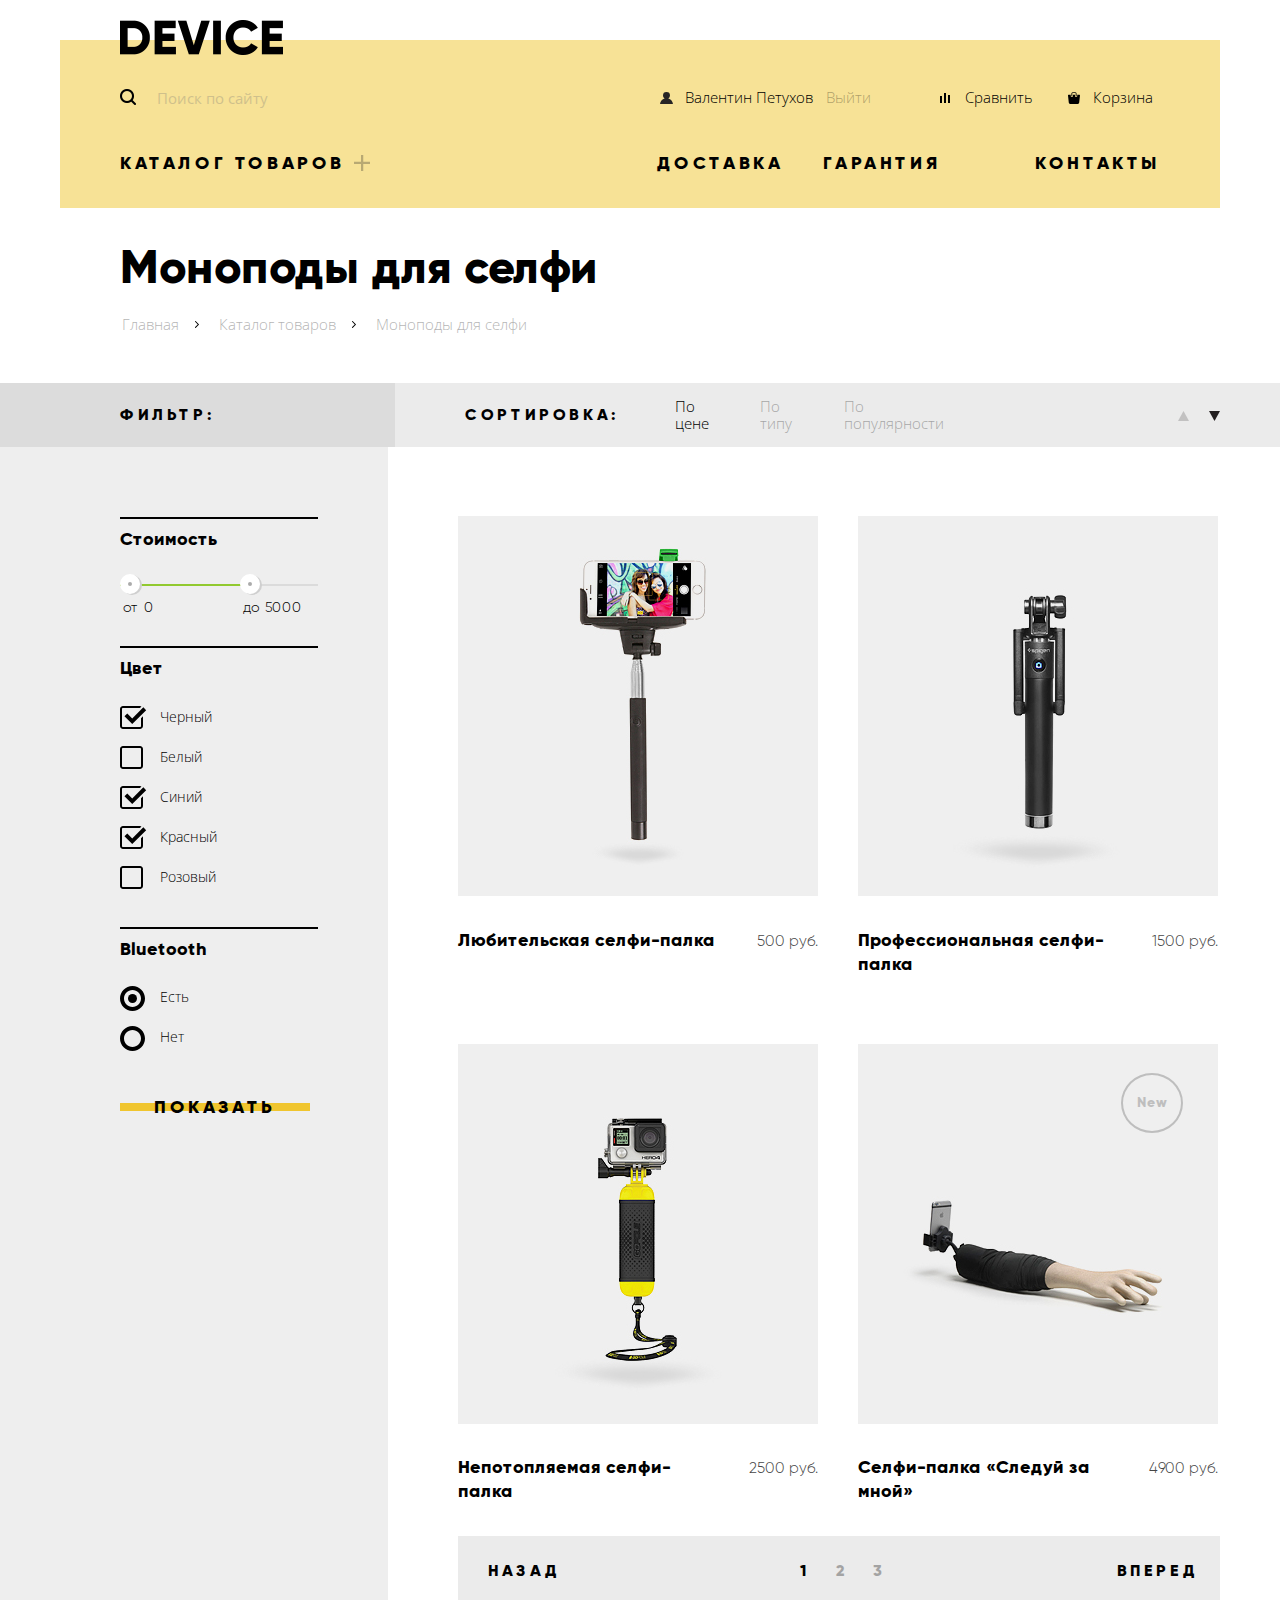
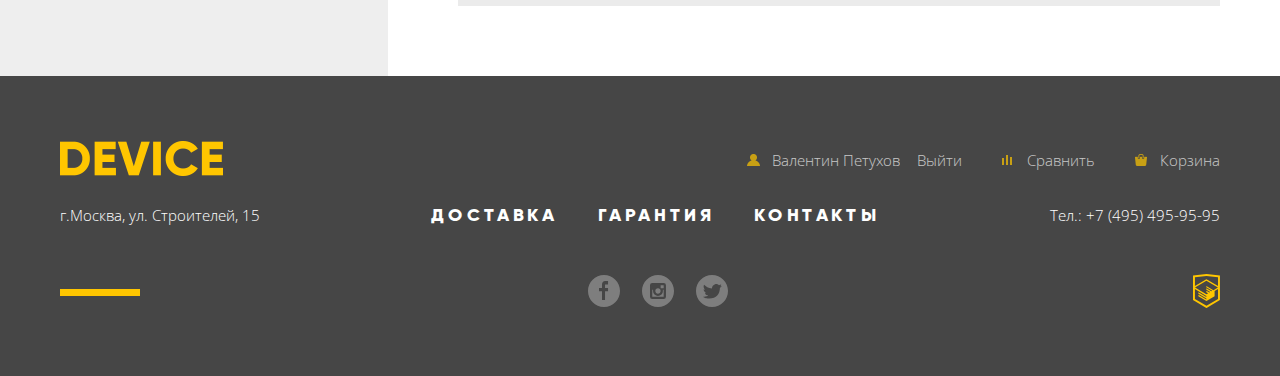
==== commit c94787ca: "Правки по макету, последние штрихи" ====
--- a/inner.html
+++ b/inner.html
@@ -48,14 +48,14 @@
 		</div>
 	</header>
 	<main class="main-content">
-		<div class="breadcrumb-wrapper">
+		<nav class="breadcrumb-wrapper">
 			<h1 class="content-title">Моноподы для селфи</h1>
 			<ul class="breadcrumb">
 				<li class="breadcrumb-item"><a href="#">Главная</a></li>
 				<li class="breadcrumb-item"><a href="#">Каталог товаров</a></li>
 				<li class="breadcrumb-item"><a href="#">Моноподы для селфи</a></li>
 			</ul>
-		</div>
+		</nav>
 		<div class="options-background">
 			<div class="options-wrapper">
 				<div class="options-filter">
@@ -91,14 +91,14 @@
 							<div class="filter-range-scale">
 								<div class="filter-range-bar"></div>
 							</div>
-							<div class="filter-range-toggle toggle-min"></div>
-							<div class="filter-range-toggle toggle-max"></div>
-							<div class="filter-range-price">
+							<div class="filter-range-toggle toggle-min">
 								<label class="price-min">
-									от <input name="price-min" type="text" value="0">
+								от <input name="price-min" type="text" value="0">
 								</label>
+							</div>
+							<div class="filter-range-toggle toggle-max">
 								<label class="price-max">
-									до <input name="price-max" type="text" value="5000">
+								до <input name="price-max" type="text" value="5000">
 								</label>
 							</div>
 						</div>
@@ -202,13 +202,13 @@
 					</li>
 				</ul>
 				<div class="pagination">
-					<a href="#" class="pagination-backward">Назад</a>
 					<ul class="pagination-list">
+						<li><a href="#" class="pagination-backward">Назад</a></li>
 						<li class="pagination-item pagination-active"><a href="#">1</a></li>
 						<li class="pagination-item"><a href="#">2</a></li>
 						<li class="pagination-item"><a href="#">3</a></li>
-					</ul>
-					<a href="#" class="pagination-forward">Вперед</a>
+						<li><a href="#" class="pagination-forward">Вперед</a></li>
+					</ul>
 				</div>
 			</section>
 		</div>
@@ -262,7 +262,7 @@
 				</ul>
 				<a href="https://htmlacademy.ru/" class="academy-link">
 					<span class="visually-hidden">Сделано в htmlAcademy</span>
-					<svg xmlns="http://www.w3.org/2000/svg" width="26.943" height="34.09" viewBox="0 0 26.943 34.09" aria-hidden="true"><path fill="#FFC600" d="M13.62.017L13.472 0 0 1.412v24.661l13.473 8.017 13.43-7.99.042-.025V1.412L13.62.017zm11.399 12.11L13.495 5.334l-.001-.104-.087.05-.088-.056v.109L1.925 12.118V3.147l11.548-1.212L25.02 3.147v8.98zm-11.614-5.34L24.923 13.5l-4.479 2.64-7.093-4.221-.014 1.415 5.904 3.513-.86.507-5.03-2.992-.014 1.415 3.827 2.275-.782.523-3.031-1.787-.014 1.413 1.853 1.091-1.8 1.081-11.356-6.751 11.371-6.835zm-11.48 8.34l11.411 6.791.016 1.044-7.942-4.728-.015 1.416 7.979 4.795.018 1.076-7.973-4.74-.013 1.414 8.021 4.822.046.025 8.143-4.872-.011-5.177 3.415-2.036v10.021L13.472 31.85 1.925 24.979v-9.852z"/></svg>
+					<svg xmlns="http://www.w3.org/2000/svg" width="26.943" height="34.09" viewBox="0 0 26.943 34.09"><path fill="#FFC600" d="M13.62.017L13.472 0 0 1.412v24.661l13.473 8.017 13.43-7.99.042-.025V1.412L13.62.017zm11.399 12.11L13.495 5.334l-.001-.104-.087.05-.088-.056v.109L1.925 12.118V3.147l11.548-1.212L25.02 3.147v8.98zm-11.614-5.34L24.923 13.5l-4.479 2.64-7.093-4.221-.014 1.415 5.904 3.513-.86.507-5.03-2.992-.014 1.415 3.827 2.275-.782.523-3.031-1.787-.014 1.413 1.853 1.091-1.8 1.081-11.356-6.751 11.371-6.835zm-11.48 8.34l11.411 6.791.016 1.044-7.942-4.728-.015 1.416 7.979 4.795.018 1.076-7.973-4.74-.013 1.414 8.021 4.822.046.025 8.143-4.872-.011-5.177 3.415-2.036v10.021L13.472 31.85 1.925 24.979v-9.852z"/></svg>
 				</a>
 			</div>
 		</div>
--- a/css/main.css
+++ b/css/main.css
@@ -302,6 +302,14 @@
 /* Content on main page */
 
 .show {
+	margin-bottom: 88px;
+}
+
+.show-list {
+	padding-left: 0;
+	margin-top: 0;
+	margin-bottom: 0;
+	list-style: none;
 	display: flex;
 	justify-content: space-between;
 	margin-bottom: 65px;
@@ -316,7 +324,6 @@
 .show-item-image-wrapper {
 	width: 160px;
 	height: 160px;
-	margin-bottom: 30px;
 	background-color: #f7e296;
 	object-fit: cover;
 }
@@ -325,14 +332,21 @@
 	background-color: #f0c52e;
 }
 
-.show-item img:active {
+.show-item img:active,
+.show-item b:active {
 	opacity: 0.3;
 }
 
-.show-item b {
+.show-item-image-wrapper {
+	text-decoration: none;
+	color: #000;
 	font-family: "Gilroy", "Arial", sans-serif;
 	font-weight: bold;
 	font-size: 18px;
+}
+
+.show-item-image-wrapper img {
+	margin-bottom: 20px;
 }
 
 .benefits-background {
@@ -394,6 +408,9 @@
 .firms {
 	display: flex;
 	justify-content: center;
+	list-style: none;
+	padding-left: 0;
+	margin-top: 0;
 	margin-bottom: 50px;
 }
 
@@ -402,49 +419,25 @@
 	height: 100px;
 }
 
-.firms :nth-child(1) {
-	background-image: url(../img/logo-1-gray.jpg);
-	display: block;
-	content: " ";
-}
-
-.firms :nth-child(2) {
-	background-image: url(../img/logo-2-gray.jpg);
-	display: block;
-	content: " ";
-}
-
-.firms :nth-child(3) {
-	background-image: url(../img/logo-3-gray.jpg);
-	display: block;
-	content: " ";
-}
-
-.firms :nth-child(4) {
-	background-image: url(../img/logo-4-gray.jpg);
-	display: block;
-	content: " ";
-}
-
-.firms :nth-child(1):hover {
+.firms > :nth-child(1):hover {
 	background-image: url(../img/logo-1.jpg);
 	display: block;
 	content: " ";
 }
 
-.firms :nth-child(2):hover {
+.firms > :nth-child(2):hover {
 	background-image: url(../img/logo-2.jpg);
 	display: block;
 	content: " ";
 }
 
-.firms :nth-child(3):hover {
+.firms > :nth-child(3):hover {
 	background-image: url(../img/logo-3.jpg);
 	display: block;
 	content: " ";
 }
 
-.firms :nth-child(4):hover {
+.firms > :nth-child(4):hover {
 	background-image: url(../img/logo-4.jpg);
 	display: block;
 	content: " ";
@@ -629,7 +622,7 @@
 
 .options-background {
 	background: #dcdcdc;
-	background: linear-gradient(to right, #dcdcdc 32%, #ebebeb 32%);
+	background: linear-gradient(to right, #dcdcdc 29%, #ebebeb 29%);
 }
 
 .options-wrapper {
@@ -641,10 +634,10 @@
 
 .options-filter {
 	padding-top: 7px;
-	padding-right: 179px;
+	padding-right: 180px;
 	padding-bottom: 7px;
 	padding-left: 60px;
-	margin-right: 71px;
+	margin-right: 70px;
 	background-color: #dcdcdc;
 }
 
@@ -739,6 +732,7 @@
 
 .filter-range {
 	border-top: 2px solid #000;
+	margin-bottom: 60px;
 }
 
 .filter-range-title {
@@ -791,10 +785,9 @@
 
 /* Pagination */
 
-.pagination {
+.pagination ul {
 	background-color: #ebebeb;
 	display: flex;
-	justify-content: space-between;
 	align-items: center;
 	margin-right: 20px;
 	margin-bottom: 70px;
@@ -856,12 +849,13 @@
 	padding-right: 25px;
 	padding-bottom: 26px;
 	padding-left: 30px;
-	margin-right: 5px;
+	margin-right: 215px;
 }
 
 .pagination-forward {
 	padding-top: 26px;
 	padding-bottom: 26px;
+	margin-left: 184px;
 	width: 125px;
 	text-align: center;
 }
@@ -962,7 +956,7 @@
 .input-checkbox + label:hover,
 .input-checkbox:checked + label:hover,
 .input-radio + label:hover,
-.input-radio:checked + label:hover {
+.input-radio + label:focus:before {
 	opacity: 0.6;
 }
 
@@ -980,7 +974,7 @@
 /* range-filter */
 
 .filter-range-title {
-	margin-bottom: 35px;
+	margin-bottom: 34px;
 }
 
 .filter-range-controls {
@@ -1000,6 +994,7 @@
 }
 
 .filter-range-toggle {
+	position: relative;
 	width: 20px;
 	height: 20px;
 	padding: 0;
@@ -1013,10 +1008,6 @@
 	cursor: pointer;
 }
 
-.filter-range-price {
-	margin-bottom: 34px;
-}
-
 .toggle-min {
 	left: 0;
 }
@@ -1027,9 +1018,13 @@
 
 .price-min,
 .price-max {
+	position: absolute;
 	font-family: "Gilroy", "Arial", sans-serif;
 	font-weight: normal;
 	font-size: 14px;
+	top: 16px;
+	left: -5px;
+	width: 90px;
 }
 
 .price-min input,
@@ -1407,6 +1402,9 @@
 
 .footer-information-list {
 	display: flex;
+	padding-left: 0;
+	margin-top: 0;
+	margin-bottom: 0;
 }
 
 .footer-social-wrapper {
@@ -1419,7 +1417,7 @@
 	padding-left: 0;
 	margin-top: 0;
 	margin-bottom: 0;
-	margin-left: 23px;
+	margin-left: -17px;
 	display: flex;
 	align-items: center;
 }
@@ -1438,7 +1436,7 @@
 
 /* Серая декорация, вариант №1  */
 .content-filter-background {
-	background: linear-gradient(to right, #eee 32%, #fff 32%);
+	background: linear-gradient(to right, #eee 29%, #fff 29%);
 }
 
 /* Серая декорация, вариант №2
@@ -1606,27 +1604,60 @@
 
 /* slider */
 
+.slider-list {
+	padding-left: 0;
+	margin-top: 0;
+	margin-bottom: 0;
+}
+
 .slider {
 	position: relative;
 	background-color: #f7e296;
-	background: linear-gradient(to bottom, #f7e296 125px, #fff 125px);
+	background: linear-gradient(to bottom, #f7e296 110px, #fff 110px);
 	margin-bottom: 80px;
+	padding-right: 60px;
+	padding-left: 60px;
 }
 
 .slider-wrapper {
-	display: flex;
+	display: none;
+	justify-content: space-between;
+	position: relative;
+}
+
+.slider-wrapper.slider-active {
+	display: flex;
+}
+
+.slider-wrapper:nth-child(1)::after {
+	content: "01";
+	position: absolute;
+	display: block;
+	font-family: "Gilroy", "Arial", sans-serif;
+	font-weight: bold;
+	font-size: 179px;
+	color: #fff;
+	top: -20px;
+	right: 0;
 }
 
 .slider-image-wrapper {
-	margin-right: 120px;
-	margin-left: 90px;
+	width: 520px;
+	height: 490px;
+	text-align: center;
+}
+
+.slider-image-wrapper img {
+	max-width: 100%;
 }
 
 .slider-button {
 	margin-bottom: 48px;
+	position: relative;
 }
 
 .slider-content-wrapper {
+	width: 500px;
 	padding-top: 32px;
 }
 
@@ -1636,6 +1667,8 @@
 	font-size: 47px;
 	margin-bottom: 23px;
 	position: relative;
+	width: 390px;
+	z-index: 4;
 }
 
 .slider-content-wrapper h3:before {
@@ -1651,12 +1684,13 @@
 .slider-content-wrapper p {
 	line-height: 30px;
 	margin-bottom: 40px;
+	width: 480px;
 }
 
 .slider-control {
 	position: absolute;
-	top: 339px;
-	right: 55px;
+	top: 14px;
+	left: 385px;
 }
 
 .slider-control label {
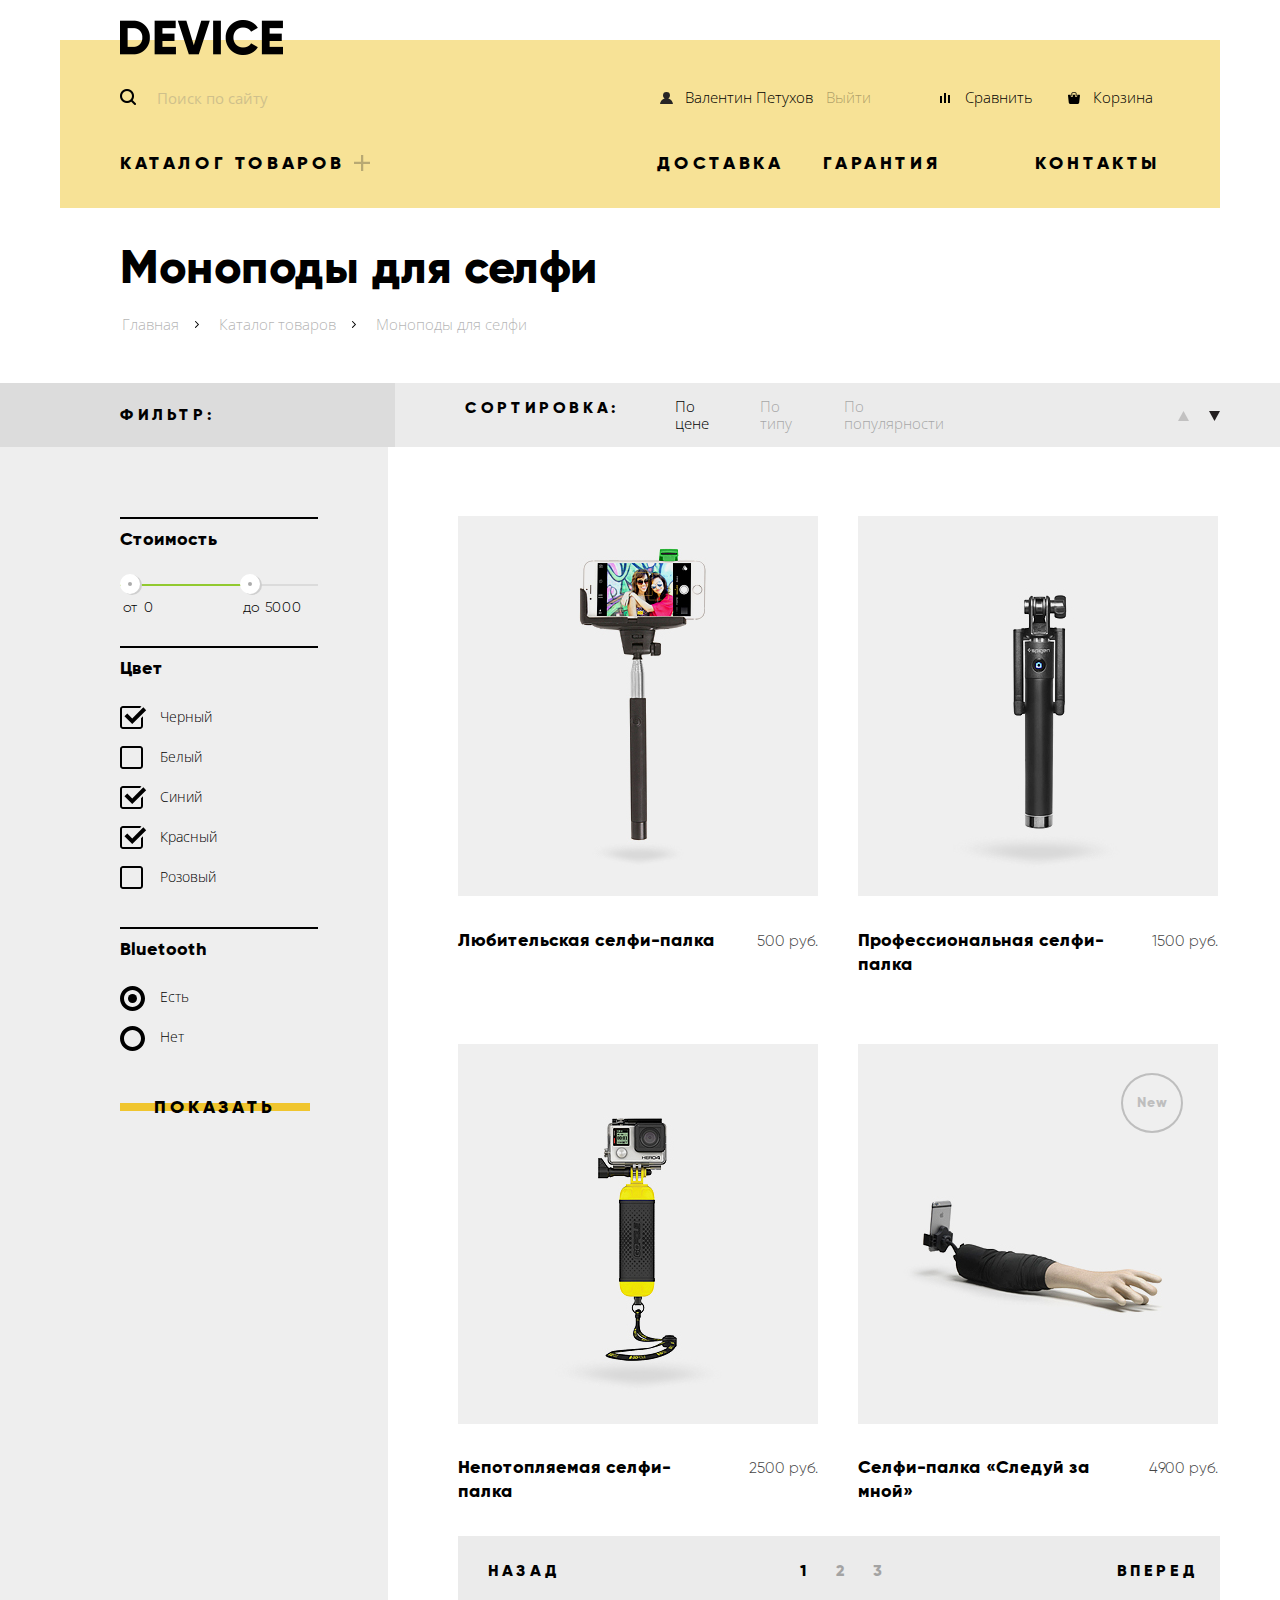
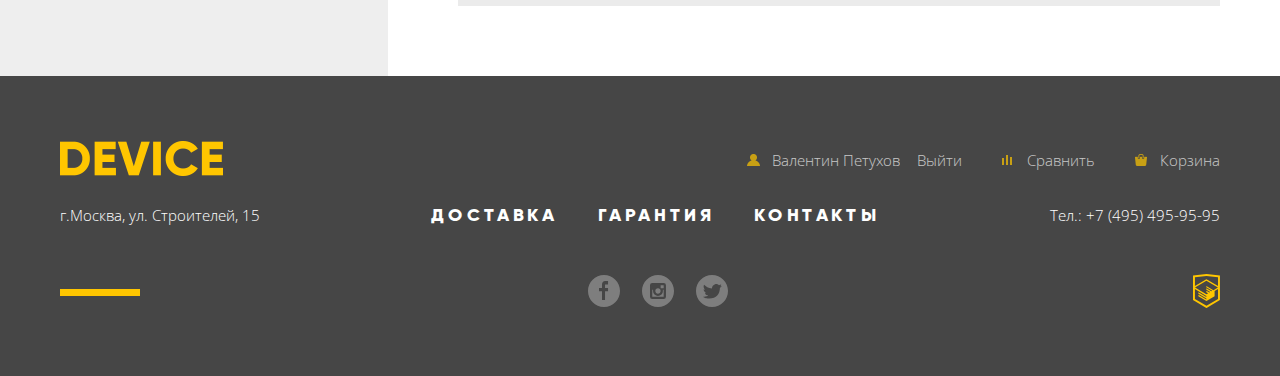
==== commit f488877f: "Исправления для кросс-браузера" ====
--- a/inner.html
+++ b/inner.html
@@ -62,8 +62,8 @@
 					<h3>Фильтр:</h3>
 				</div>
 				<div class="options-sort">
+					<h3>Сортировка:</h3>
 					<ul class="options-sort-type">
-						<h3>Сортировка:</h3>
 						<li><a href="#" class="options-sort-type-link sort-active">По цене</a></li>
 						<li><a href="#" class="options-sort-type-link">По типу</a></li>
 						<li><a href="#" class="options-sort-type-link">По популярности</a></li>
--- a/css/main.css
+++ b/css/main.css
@@ -312,28 +312,35 @@
 	list-style: none;
 	display: flex;
 	justify-content: space-between;
-	margin-bottom: 65px;
 }
 
 .show-item {
-	display: flex;
-	flex-direction: column;
 	width: 160px;
 }
 
+
+
 .show-item-image-wrapper {
+	object-fit: cover;
+	display: block;
+	position: relative;
+}
+
+.show-item-image-wrapper:before {
+	position: absolute;
+	content: " ";
+	height: 160px;
 	width: 160px;
-	height: 160px;
+	z-index: -1;
 	background-color: #f7e296;
-	object-fit: cover;
-}
-
-.show-item-image-wrapper:hover {
+}
+
+.show-item:hover .show-item-image-wrapper:before{
 	background-color: #f0c52e;
 }
 
-.show-item img:active,
-.show-item b:active {
+.show-item:active .show-item-image-wrapper img,
+.show-item:active .show-item-image-wrapper b {
 	opacity: 0.3;
 }
 
@@ -376,7 +383,7 @@
 	width: 483px;
 }
 
-.benefits-item {
+.benefits-control li {
 	margin-bottom: 24px;
 }
 
@@ -926,7 +933,7 @@
 }
 
 .input-checkbox:focus + label::before {
-	outline: rgb(59, 153, 252) auto 5px;
+	outline: rgb(59, 153, 252) auto 1px;
 }
 
 .input-radio + label:before {
@@ -946,7 +953,7 @@
 }
 
 .input-radio:focus + label::before {
-	outline: rgb(59, 153, 252) auto 5px;
+	outline: rgb(59, 153, 252) auto 1px;
 }
 
 .input-checkbox + label:hover:before,
@@ -1205,6 +1212,30 @@
 	top: 200px;
 	left: 500px;
 	display: none;
+	z-index: 4;
+}
+
+@keyframes bounce {
+  0% {
+    transform: translateY(-2000px);
+  }
+
+  70% {
+    transform: translateY(30px);
+  }
+
+  90% {
+    transform: translateY(-10px);
+  }
+
+  100% {
+    transform: translateY(0);
+  }
+}
+
+.popup-show {
+	display: block;
+	animation: bounce 0.6s;
 }
 
 .contacts-popup {
@@ -1213,13 +1244,13 @@
 	margin-left: auto;
 }
 
-.contacts-popup-section {
-	display: flex;
-	flex-wrap: wrap;
-}
-
 .contacts-popup-section :first-child {
 	margin-right: 40px;
+}
+
+.contacts-popup-form {
+	display: flex;
+	flex-wrap: wrap;
 }
 
 .contacts-popup-item {
@@ -1349,12 +1380,12 @@
 	background-color: #f7e296;
 	padding-top: 22px;
 	padding-right: 500px;
-	padding-bottom: 34px;
+	padding-bottom: 53px;
 	padding-left: 60px;
 	position: absolute;
 	top: 20px;
 	left: -60px;
-	z-index: 1;
+	z-index: 5;
 }
 
 .header-navigation-title:hover + .catalog-inner,
@@ -1534,11 +1565,11 @@
 
 /* button for benefits */
 
+
 .button-benefits {
 	position: relative;
     display: inline-flex;
     justify-content: center;
-    align-items: center;
 	font-family: "Gilroy", "Arial", sans-serif;
 	font-weight: bold;
 	font-size: 18px;
@@ -1568,6 +1599,36 @@
 	left: 0;
 }
 
+#benefits-input-1:checked ~ .benefits-control label[for="benefits-input-1"],
+#benefits-input-2:checked ~ .benefits-control label[for="benefits-input-2"],
+#benefits-input-3:checked ~ .benefits-control label[for="benefits-input-3"] {
+	padding-right: 160px;
+	padding-left: 34px;
+	width: 290px;
+	color: #f7e184;
+	text-align: left;
+	background-color: #000;
+}
+
+#benefits-input-1:checked ~ .benefits-control label[for="benefits-input-1"]:before,
+#benefits-input-2:checked ~ .benefits-control label[for="benefits-input-2"]:before,
+#benefits-input-3:checked ~ .benefits-control label[for="benefits-input-3"]:before {
+	background-color: #000;
+
+}
+
+#benefits-input-1:checked ~ #benefits-article-1 {
+	display: flex;
+}
+
+#benefits-input-2:checked ~ #benefits-article-2 {
+	display: flex;
+}
+
+#benefits-input-3:checked ~ #benefits-article-3 {
+	display: flex;
+}
+
 .button-benefits:hover,
 .button-benefits:focus {
 	background-color: #f0c52e;
@@ -1576,9 +1637,9 @@
 .button-benefits:active {
     background-color: #000;
     color: #f7e184;
-    width: 275px;
+    width: 290px;
     text-align: left;
-    padding-right: 150px;
+    padding-right: 160px;
 }
 
 .button-benefits:active:before {
@@ -1600,7 +1661,6 @@
 .product-compare:active {
 	opacity: 0.2;
 }
-
 
 /* slider */
 
@@ -1625,10 +1685,6 @@
 	position: relative;
 }
 
-.slider-wrapper.slider-active {
-	display: flex;
-}
-
 .slider-wrapper:nth-child(1)::after {
 	content: "01";
 	position: absolute;
@@ -1641,6 +1697,30 @@
 	right: 0;
 }
 
+.slider-wrapper:nth-child(2)::after {
+	content: "02";
+	position: absolute;
+	display: block;
+	font-family: "Gilroy", "Arial", sans-serif;
+	font-weight: bold;
+	font-size: 179px;
+	color: #fff;
+	top: -20px;
+	right: 0;
+}
+
+.slider-wrapper:nth-child(3)::after {
+	content: "03";
+	position: absolute;
+	display: block;
+	font-family: "Gilroy", "Arial", sans-serif;
+	font-weight: bold;
+	font-size: 179px;
+	color: #fff;
+	top: -20px;
+	right: 0;
+}
+
 .slider-image-wrapper {
 	width: 520px;
 	height: 490px;
@@ -1658,16 +1738,15 @@
 
 .slider-content-wrapper {
 	width: 500px;
-	padding-top: 32px;
-}
-
-.slider-content-wrapper h3 {
+	padding-top: 78px;
+}
+
+.slider-content-wrapper b {
+	display: block;
 	font-family: "Gilroy", "Arial", sans-serif;
 	font-weight: bold;
 	font-size: 47px;
-	margin-bottom: 23px;
 	position: relative;
-	width: 390px;
 	z-index: 4;
 }
 
@@ -1690,7 +1769,8 @@
 .slider-control {
 	position: absolute;
 	top: 14px;
-	left: 385px;
+	right: 25px;
+	z-index: 6;
 }
 
 .slider-control label {
@@ -1710,11 +1790,18 @@
 	margin-right: 0;
 }
 
-#slider-one:checked ~ .slider-control label[for="slider-one"],
-#slider-two:checked ~ .slider-control label[for="slider-two"],
-#slider-three:checked ~ .slider-control label[for="slider-three"] {
+#slider-input-1:checked ~ .slider-list label[for="slider-input-1"],
+#slider-input-2:checked ~ .slider-list label[for="slider-input-2"],
+#slider-input-3:checked ~ .slider-list label[for="slider-input-3"] {
 	background-image: url(../img/svg/slider-button.svg);
 }
+
+#slider-input-1:checked ~ .slider-list #slide-1,
+#slider-input-2:checked ~ .slider-list #slide-2,
+#slider-input-3:checked ~ .slider-list #slide-3 {
+  display: flex;
+}
+
 
 .slider-table tr:first-child {
 	font-family: "Gilroy", "Arial", sans-serif;
@@ -1727,10 +1814,12 @@
 	padding-bottom: 8px;
 }
 
+.slider-table tr td {
+	padding-right: 70px;
+}
+
+
 .slider-table tr:nth-child(2) {
 	font-size: 13px;
 }
 
-.slider-table {
-	width: 540px;
-}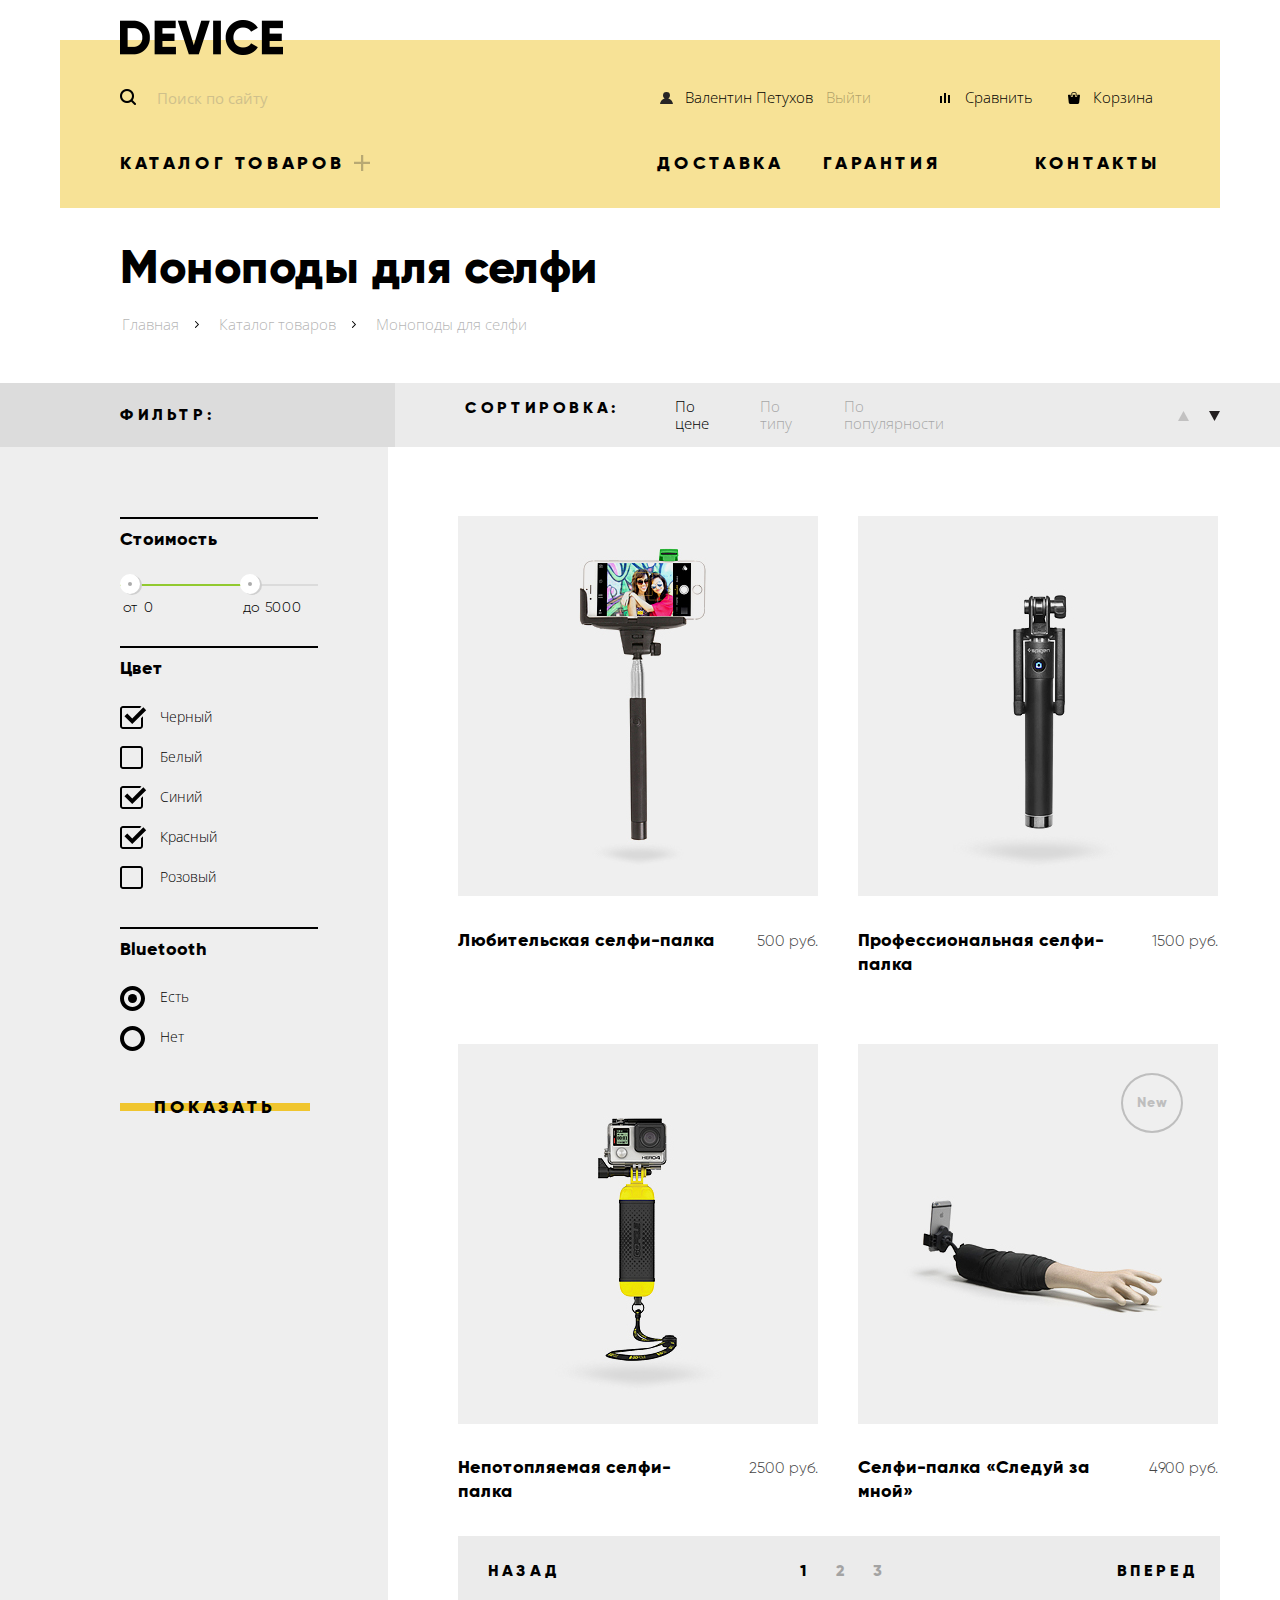
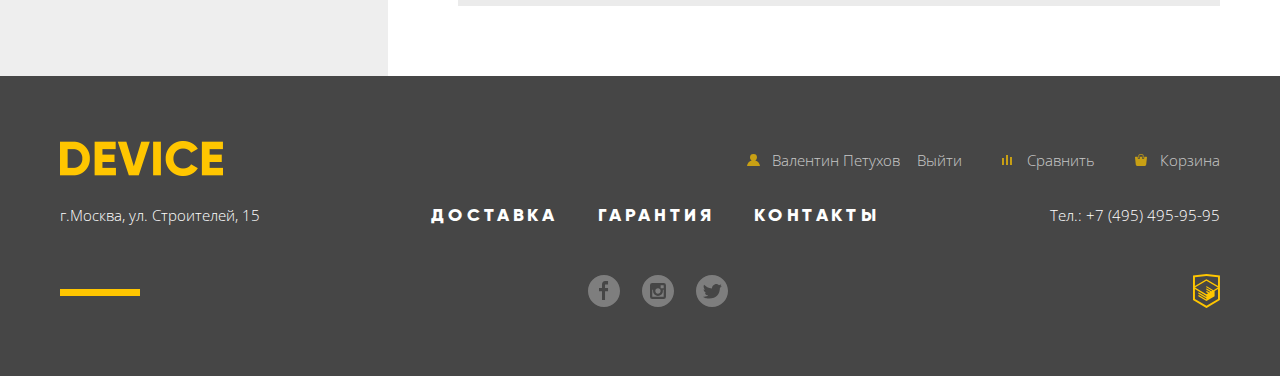
==== commit 1f333baa: "Подготовка проекта к защите" ====
--- a/inner.html
+++ b/inner.html
@@ -5,12 +5,12 @@
 	<title>Интернет-магазин Девайс, Моноподы для селфи</title>
 	<link href="https://fonts.googleapis.com/css?family=Open+Sans:300,400&display=swap" rel="stylesheet">
 	<link rel="stylesheet" href="css/normalize.css">
-	<link rel="stylesheet" href="css/main.css">
+	<link rel="stylesheet" href="css/main-min.css">
 </head>
 <body>
 	<header class="header-main">
 		<div class="header-wrapper-catalog">
-			<a class="header-logo">
+			<a href="index.html" class="header-logo">
 				<img src="img/logo-header.png" alt="Интернет-магазин DEVICE" width="163" height="35">
 			</a>
 			<div class="header-service">
--- a/css/main-min.css
+++ b/css/main-min.css
@@ -0,0 +1 @@
+@font-face{font-family:'Gilroy';src:url(../fonts/Gilroy-ExtraBold.woff) format("woff");font-weight:700}@font-face{font-family:'Gilroy';src:url(../fonts/Gilroy-Light.woff) format("woff");font-weight:400}*,::before,::after{box-sizing:inherit}html{box-sizing:border-box;min-width:1200px}.visually-hidden{position:absolute;clip:rect(1px 1px 1px 1px);clip:rect(1px,1px,1px,1px);padding:0;border:0;height:1px;width:1px;overflow:hidden}body{font-size:15px;font-family:"Open Sans","Arial",sans-serif;font-weight:lighter;margin:0}.header-main{padding-top:40px;width:1200px;padding-left:20px;padding-right:20px;margin-left:auto;margin-right:auto}.header-logo{width:400px;margin-top:-20px;margin-bottom:15px}.header-logo:hover{opacity:.6}.header-logo:active{opacity:.3}.header-search{width:calc(100% - 85px);background-color:#f7e296;background-image:url(../img/misc/search.png);background-repeat:no-repeat;background-position:left center;border:0;color:#000;padding-top:17px;padding-left:37px;padding-bottom:13px;margin-right:-5px;border-bottom:2px solid transparent}.header-search-form{margin-right:100px;width:440px}.header-search::placeholder{opacity:.3}.header-search:hover::placeholder{opacity:.6}.header-search:focus{border-bottom:2px solid #000;outline:0}.header-submit{width:85px;background-color:#f7e296;border:2px solid #000;outline:0;visibility:hidden;padding:15px 0 13px}.header-search:focus + .header-submit,.header-sumbit:focus-within,.header-submit:hover,.header-submit:focus{visibility:initial}.header-submit:hover,.header-submit:focus{background-color:#000;color:#fff}.header-submit:active{color:#6a6a6a}.header-service{margin-bottom:15px}.header-service-list{list-style:none;padding-left:0;margin-top:0;margin-bottom:0}.header-service-item a{color:#000;text-decoration:none}.user-exit{margin-left:13px;opacity:.3}.user-exit:hover{opacity:1}.header-service-item:first-child{width:280px}.header-service-enter{background-image:url(../img/svg/user.svg);background-repeat:no-repeat;background-position:left center;padding-left:25px}.header-service-compare{background-image:url(../img/svg/compare.svg);background-repeat:no-repeat;background-position:left center;padding-left:25px;margin-right:35px}.header-service-cart{background-image:url(../img/svg/cart.svg);background-repeat:no-repeat;background-position:left center;padding-left:25px}.header-service-enter:hover,.header-service-compare:hover,.header-service-cart:hover{opacity:.6}.header-service-enter:active,.header-service-compare:active,.header-service-cart:active{opacity:.3}.header-navigation-title{background-image:url(../img/misc/plus.png);background-repeat:no-repeat;background-position:right center;font-family:"Gilroy","Arial",sans-serif;font-weight:700;text-transform:uppercase;font-size:18px;letter-spacing:3.6px;padding-right:25px}.catalog-menu{padding-left:0;display:flex}.catalog-menu-item:first-child{width:540px;position:relative}.catalog-menu-item:nth-child(2){margin-right:40px}.catalog-menu-item:nth-child(3){margin-right:95px}.catalog-menu-item a{font-family:"Gilroy","Arial",sans-serif;font-weight:700;text-transform:uppercase;font-size:18px;letter-spacing:3.6px;text-decoration:none;color:#000}.catalog-menu-item a:hover{opacity:.6}.catalog-menu-item a:active{opacity:.3}.catalog-item{list-style:none;margin-right:60px}.catalog-inner :nth-child(3n){margin-right:0}.catalog-item a{font-family:"Open Sans","Arial",sans-serif;font-size:15px;font-weight:300;text-transform:none;letter-spacing:normal;white-space:nowrap;display:block;padding-top:9px;padding-bottom:9px}.catalog-menu{list-style:none}.breadcrumb{list-style:none;display:flex;align-items:center;padding-left:62px;margin-top:0}.breadcrumb-item{padding-right:20px;padding-left:20px;background-image:url(../img/svg/nav-arrow.svg);background-repeat:no-repeat;background-position:right center}.breadcrumb :first-child{padding-left:0}.breadcrumb :last-child{background-image:none}.breadcrumb a{text-decoration:none;color:#000;opacity:.3}.breadcrumb a:hover{opacity:.6}.breadcrumb a:active{opacity:.1}.show{margin-bottom:88px}.show-list{padding-left:0;margin-top:0;margin-bottom:0;list-style:none;display:flex;justify-content:space-between}.show-item{width:160px}.show-item-image-wrapper{object-fit:cover;display:block;position:relative}.show-item-image-wrapper:before{position:absolute;content:" ";height:160px;width:160px;z-index:-1;background-color:#f7e296}.show-item:hover .show-item-image-wrapper:before{background-color:#f0c52e}.show-item:active .show-item-image-wrapper img,.show-item:active .show-item-image-wrapper figcaption{opacity:.3}.show-item-image-wrapper{text-decoration:none;color:#000;font-family:"Gilroy","Arial",sans-serif;font-weight:700;font-size:18px}.show-item-figure{display:block;margin-top:0;margin-right:0;margin-left:0}.show-item-figure img{margin-bottom:20px}.benefits-background{background-color:#e5e5e5;background:linear-gradient(to bottom,#fff 24%,#e5e5e5 24%)}.benefits{width:1160px;margin-right:auto;margin-left:auto;display:flex;background-color:#e5e5e5;background:linear-gradient(to bottom,#fff 24%,#e5e5e5 24%);padding-bottom:70px;margin-bottom:90px}.benefits-control{list-style:none;padding-top:80px;padding-bottom:70px;padding-left:0;margin-top:0;margin-bottom:0;border-right:7px solid #000;width:290px}.benefits-control li{margin-bottom:24px}.benefits-block{display:none}.benefits-article-list{width:870px}.benefits-text{margin-top:20px;margin-left:118px}.benefits-text h3{font-family:"Gilroy","Arial",sans-serif;font-weight:700;font-size:47px}.benefits-text p{line-height:30px}.benefits-image-wrapper{display:flex;align-items:center;width:200px}.benefits-image-wrapper img{flex-shrink:0}.firms{display:flex;justify-content:center;list-style:none;padding-left:0;margin-top:0;margin-bottom:50px}.firms-item{width:260px;height:100px}.firms > :nth-child(1):hover{background-image:url(../img/logo-1.jpg);display:block;content:" "}.firms > :nth-child(2):hover{background-image:url(../img/logo-2.jpg);display:block;content:" "}.firms > :nth-child(3):hover{background-image:url(../img/logo-3.jpg);display:block;content:" "}.firms > :nth-child(4):hover{background-image:url(../img/logo-4.jpg);display:block;content:" "}.block-show{display:flex}.content-title{font-family:"Gilroy","Arial",sans-serif;font-weight:700;font-size:47px;padding-left:60px;margin-bottom:22px}.about{width:790px;margin-right:111px;margin-bottoom:80px}.about-list{padding-bottom:38px;padding-left:18px;list-style-type:circle}.about-title{font-family:"Gilroy","Arial",sans-serif;font-weight:700;font-size:47px;padding-top:45px;position:relative}.about-title:before{content:" ";width:80px;height:7px;background-color:#000;position:absolute;top:0}.about-text{font-family:"Open Sans","Arial",sans-serif;font-weight:300;line-height:30px;padding-bottom:15px}.contacts-title{font-family:"Gilroy","Arial",sans-serif;font-weight:700;font-size:47px;padding-top:45px;position:relative}.contacts-title:before{content:" ";width:80px;height:7px;background-color:#000;position:absolute;top:0}.contacts p{font-family:"Open Sans","Arial",sans-serif;line-height:30px;margin-bottom:40px}.map-link{display:block;margin-bottom:65px}.about-item{font-family:"Gilroy","Arial",sans-serif;font-weight:700;font-size:16px;line-height:40px}.product-text-wrapper{text-decoration:none}.product-text-wrapper:hover .product-title{opacity:.6}.product-text-wrapper:active .product-title{opacity:.3}.product-title{font-family:"Gilroy","Arial",sans-serif;font-weight:700;font-size:18px;line-height:24px;width:260px;color:#000}.product-price{font-family:"Gilroy","Arial",sans-serif;font-weight:400;text-decoration:none;color:#464646}.product-item{position:relative;list-style:none;margin-right:40px;margin-bottom:50px}.product-new{position:absolute;top:29px;right:35px;font-family:"Gilroy","Arial",sans-serif;font-weight:700;font-size:14px;opacity:.2;border:2px solid #000;border-radius:50%;display:block;text-align:center;padding:20px 14px}.product-hover{position:absolute;background-color:rgba(238,238,238,0.7);top:0;left:0;flex-direction:column;align-items:center;justify-content:center;width:360px;height:360px;display:none}.product-item:hover .product-hover{display:flex}.product-list li:nth-child(2n){margin-right:0}.product-list li:last-child,.product-list li:nth-last-child(2){margin-bottom:15px}.product-text-wrapper{display:flex;align-items:baseline;justify-content:space-between}.product-image{margin-bottom:10px}.options-background{background:#dcdcdc;background:linear-gradient(to right,#dcdcdc 29%,#ebebeb 29%)}.options-wrapper{width:1160px;margin-right:auto;margin-left:auto;display:flex}.options-filter{margin-right:70px;background-color:#dcdcdc;padding:7px 180px 7px 60px}.options-filter h3,.options-sort h3{font-family:"Gilroy","Arial",sans-serif;font-weight:700;text-transform:uppercase;letter-spacing:3.6px;font-size:16px}.options-sort h3{margin-right:55px}.options-sort-type li{margin-right:30px}.options-sort-type li:last-child{margin-right:0}.options-sort-type-link{text-decoration:none;opacity:.3;color:#000}.options-sort-type-link:hover{opacity:.6}.options-sort-type-link:active{opacity:1}.sort-active{opacity:1}.options-sort{display:flex}.options-sort-arrows{display:flex;align-items:center}.options-sort-type{list-style:none;padding-left:0;margin-top:0;margin-right:215px;margin-bottom:0;display:flex;align-items:center}.options-sort-arrows-up{margin-right:20px}.options-sort-arrows-up,.options-sort-arrows-down{opacity:.2}.options-sort-arrows-up:hover,.options-sort-arrows-down:hover{opacity:.4}.options-sort-arrows-up:active,.options-sort-arrows-down:active{opacity:1}.arrow-active{opacity:1}.filter-form{background-color:#eee;width:350px;padding-top:70px;padding-right:70px;padding-left:80px}.filter-range{border-top:2px solid #000;margin-bottom:60px}.filter-range-title{font-family:"Gilroy","Arial",sans-serif;font-weight:700;font-size:18px;margin-top:10px}.filter-color{border-top:2px solid #000}.filter-color-title{margin-top:10px}.filter-bluetooth{border-top:2px solid #000}.filter-bluetooth-title{margin-top:10px}.filter-color-item{list-style:none;font-size:14px;line-height:40px}.filter-bluetooth-item{list-style:none;font-size:14px;line-height:40px}.filter-color-title{font-family:"Gilroy","Arial",sans-serif;font-weight:700;font-size:18px}.filter-bluetooth-title{font-family:"Gilroy","Arial",sans-serif;font-weight:700;font-size:18px}.pagination ul{background-color:#ebebeb;display:flex;align-items:center;margin-right:20px;margin-bottom:70px;margin-left:70px}.pagination-list{display:flex;list-style:none;padding-left:0;margin-top:0;margin-bottom:0}.pagination-item{font-family:"Gilroy","Arial",sans-serif;font-weight:700;letter-spacing:3.6px;font-size:16px;margin-right:25px}.pagination-item a{text-decoration:none;color:#000;opacity:.3}.pagination-item a:hover{opacity:.6}.pagination-item a:active{opacity:1}.pagination-list .pagination-item:last-child{margin-right:0}.pagination-backward,.pagination-forward{font-family:"Gilroy","Arial",sans-serif;font-weight:700;text-transform:uppercase;letter-spacing:3.6px;font-size:16px;text-decoration:none;color:#000;display:block}.pagination-backward{margin-right:215px;padding:26px 25px 26px 30px}.pagination-forward{padding-top:26px;padding-bottom:26px;margin-left:184px;width:125px;text-align:center}.pagination-backward:hover,.pagination-forward:hover{background-color:#d9d9d9}.pagination-backward:active,.pagination-forward:active{opacity:.3}.pagination-active a{opacity:1}.visually-hidden:not(:focus):not(:active),input[type="checkbox"].visually-hidden,input[type="radio"].visually-hidden{position:absolute;width:1px;height:1px;margin:-1px;border:0;padding:0;white-space:nowrap;clip-path:inset(100%);clip:rect(0 0 0 0);overflow:hidden}.filter-color-list,.filter-bluetooth-list{padding-left:0;margin-top:0;margin-bottom:30px}.filter-color-item,.filter-bluetooth-item{padding-left:40px;position:relative}.input-checkbox + label:before{position:absolute;top:9px;left:0;width:23px;height:23px;content:" ";background-size:100% 100%;background-image:url(../img/svg/checkbox-off.svg)}.input-checkbox:checked + label:before{background-size:100% 100%;background-image:url(../img/svg/checkbox-on.svg);width:27px}.input-checkbox:focus + label::before{outline:#3b99fc auto 1px}.input-radio + label:before{position:absolute;top:9px;left:0;width:25px;height:25px;content:" ";background-size:100% 100%;background-image:url(../img/svg/radio-off.svg)}.input-radio:checked + label:before{background-size:100% 100%;background-image:url(../img/svg/radio-on.svg)}.input-radio:focus + label::before{outline:#3b99fc auto 1px}.input-checkbox + label:hover:before,.input-checkbox:checked + label:hover:before,.input-radio + label:hover:before,.input-radio:checked + label:hover,.input-checkbox + label:hover,.input-checkbox:checked + label:hover,.input-checkbox + label:focus:before,.input-checkbox:checked + label:focus:before,.input-radio + label:focus:before,.input-radio:checked + label:focus,.input-checkbox + label:focus,.input-checkbox:checked + label:focus,.input-radio + label:focus{opacity:.6}.input-checkbox + label:disabled:before,.input-checkbox:checked + label:disabled:before,.input-radio + label:disabled:before,.input-radio:checked + label:disabled,.input-checkbox + label:disabled,.input-checkbox:checked + label:disabled,.input-radio + label:disabled,.input-radio:checked + label:disabled{opacity:.25}.filter-range-title{margin-bottom:34px}.filter-range-controls{position:relative}.filter-range-scale{height:2px;background-color:#dbdbdb;margin-bottom:10px}.filter-range-bar{height:2px;width:65%;background-color:#91c92f}.filter-range-toggle{position:relative;width:20px;height:20px;padding:0;border:8px solid #fff;background-color:#ababab;border-radius:50%;box-shadow:2px 1px 0 #cfcfcf;position:absolute;top:-10px;left:0;cursor:pointer}.toggle-min{left:0}.toggle-max{left:120px}.price-min,.price-max{position:absolute;font-family:"Gilroy","Arial",sans-serif;font-weight:400;font-size:14px;top:16px;left:-5px;width:90px}.price-min input,.price-max input{width:60px;background-color:#eee;border:0}.price-min input::placeholder,.price-max input::placeholder{font-family:"Gilroy","Arial",sans-serif;font-weight:400;font-size:14px}.footer-main{background-color:#464646;display:flex;flex-grow:0;flex-shrink:0;flex-basis:auto;padding-top:65px;padding-bottom:65px}.footer-logo:hover{opacity:.6}.footer-logo:active{opacity:.3}.footer-address{color:#fff}.footer-information-list,.footer-service-list{list-style:none}.footer-service-list a{color:#fff;opacity:.7;text-decoration:none}.footer-service-list a:hover{opacity:1}.footer-service-list a:active{opacity:.3}.footer-service-enter{background-image:url(../img/svg/user-yellow.svg);background-repeat:no-repeat;background-position:left center;padding-left:25px;width:100px}.footer-service-compare{background-image:url(../img/svg/compare-yellow.svg);background-repeat:no-repeat;background-position:left center;padding-left:25px}.footer-service-cart{background-image:url(../img/svg/cart-yellow.svg);background-repeat:no-repeat;background-position:left center;padding-left:25px}.footer-information-item{margin-right:40px}.footer-information-item:last-child{margin-right:0}.footer-information-item a{font-family:"Gilroy","Arial",sans-serif;font-weight:700;font-size:18px;text-transform:uppercase;color:#fff;text-decoration:none;letter-spacing:3.6px}.footer-information-item a:hover{opacity:.6}.footer-information-item a:active{opacity:.3}.footer-service-item{margin-left:40px}.footer-phone{color:#fff;text-decoration:none}.social-button a{display:block}.footer-social li{list-style:none;opacity:.3;margin-right:22px}.footer-social li:hover{opacity:1}.footer-social li:active{opacity:.1}.academy-link:hover{opacity:.6}.academy-link:active{opacity:.3}.map-popup-wrapper,.contacts-popup-wrapper{position:fixed;top:0;right:0;bottom:0;left:0;display:none;justify-content:center;align-items:center;z-index:999}.map-popup{position:relative;width:960px;box-shadow:1px 0 20px 0 rgba(0,0,0,.2);margin-right:auto;margin-left:auto}.map-popup-close{position:absolute;background-image:url(../img/misc/modal-close-popup.png);display:block;height:55px;width:55px;background-color:transparent;border:0;top:22px;right:22px;opacity:.6}.map-popup iframe{border:0}@keyframes bounce{0%{transform:translateY(-2000px)}70%{transform:translateY(30px)}90%{transform:translateY(-10px)}100%{transform:translateY(0)}}.popup-show{display:flex;animation:bounce .6s}.contacts-popup{background-color:#fff;width:960px;display:flex;justify-content:center;box-shadow:1px 0 20px 0 rgba(0,0,0,.2);position:relative}.contacts-popup-section{width:760px;padding-top:75px}.contacts-popup-section :first-child{margin-right:40px}.contacts-popup-form{display:flex;flex-wrap:wrap}.contacts-popup-item{width:360px}.contacts-popup-item-textarea{width:760px;margin-bottom:35px}.contacts-popup-name,.contacts-popup-email,.contacts-popup-textarea{width:100%;background-color:#f2f2f2;border:0;padding-top:16px;padding-bottom:17px;padding-left:20px}.contacts-popup-name::placeholder,.contacts-popup-email::placeholder{font-size:14px}.contacts-popup-name:focus,.contacts-popup-email:focus,.contacts-popup-textarea:focus{background-color:#fff;outline:2px solid #f7e296}.contacts-popup-name:invalid,.contacts-popup-email:invalid,.contacts-popup-textarea:invalid{background-color:#f6dada;outline:2px solid #f6dada}.label-write{display:block;margin-bottom:13px;font-family:"Gilroy","Arial",sans-serif;font-weight:700;font-size:18px}.contacts-popup-close{position:absolute;background-image:url(../img/misc/modal-close-popup.png);display:block;height:55px;width:55px;background-color:#fff;border:0;margin-left:auto;opacity:.5;cursor:pointer;right:22px;top:22px}.contacts-popup-close:hover,.map-popup-close:hover{opacity:1}.contacts-popup-close:active,.map-popup-close:active{opacity:.3}.contacts-popup-textarea{resize:none;width:100%}.contacts-popup-submit{margin-bottom:80px}.content-block{width:1160px;display:flex;margin-right:auto;margin-bottom:80px;margin-left:auto}.header-wrapper{width:1160px;margin-right:auto;margin-left:auto;padding-right:60px;padding-bottom:20px;padding-left:60px;background-color:#f7e296;display:flex;flex-direction:column}.header-wrapper-catalog{width:1160px;margin-right:auto;margin-left:auto;padding-right:60px;padding-bottom:20px;padding-left:60px;background-color:#f7e296;display:flex;flex-direction:column}.main-wrapper{width:1200px;margin-right:auto;margin-left:auto;padding-right:20px;padding-left:20px;display:flex;flex-direction:column}.footer-wrapper{width:1200px;margin-right:auto;margin-left:auto;padding-right:20px;padding-left:20px;display:flex;flex-direction:column}.header-service{display:flex}.header-service-list{display:flex;align-items:center}.header-service-item{display:flex}.catalog-inner{display:none;flex-wrap:wrap;width:1160px;background-color:#f7e296;position:absolute;top:20px;left:-60px;z-index:5;padding:22px 500px 18px 60px}.catalog-inner li:nth-last-child(1){width:100%}.header-navigation-title:hover + .catalog-inner,.header-navigation-title:focus-within + .catalog-inner,.catalog-inner:hover,.catalog-inner:focus{display:flex}.catalog-menu-item:hover > .catalog-inner,.catalog-menu-item:focus-within > .catalog-inner{display:flex}.catalog-menu{display:flex}.footer-wrapper{display:flex;flex-direction:column}.footer-service{display:flex;align-items:center;justify-content:space-between;margin-bottom:12px}.footer-service-list{display:flex;padding-left:0;margin-top:0;margin-bottom:0}.footer-address-wrapper{display:flex;justify-content:space-between;align-items:center;margin-bottom:35px}.footer-information-list{display:flex;padding-left:0;margin-top:0;margin-bottom:0}.footer-social-wrapper{display:flex;justify-content:space-between;align-items:center}.footer-social{padding-left:0;margin-top:0;margin-bottom:0;margin-left:-17px;display:flex;align-items:center}.footer-social :last-child{margin-right:0}.content-filter-wrapper{position:relative;display:flex;width:1200px;margin-left:auto;margin-right:auto}.content-filter-background{background:linear-gradient(to right,#eee 29%,#fff 29%)}.product-section{margin-top:69px}.product-list{display:flex;width:850px;flex-wrap:wrap;padding-left:70px;margin-top:0;margin-bottom:0}.breadcrumb-wrapper{width:1200px;margin-right:auto;margin-bottom:35px;margin-left:auto;padding-right:20px;padding-left:20px;display:flex;flex-direction:column}.footer-social-wrapper:before{content:" ";width:80px;height:7px;background-color:#ffc600}.about-text-container{padding-bottom:22px}.button-device{position:relative;display:inline-flex;justify-content:center;align-items:center;font-family:"Gilroy","Arial",sans-serif;font-weight:700;font-size:18px;letter-spacing:3.6px;text-transform:uppercase;border:0;background-color:transparent;z-index:1;color:#000;text-decoration:none;transition:300ms;padding:10px 34px}.button-device:before{position:absolute;display:block;content:" ";height:8px;width:100%;background-color:#f0c52e;z-index:-1;top:16px;left:0}.button-device:hover,.button-device:hover{background-color:#f0c52e}.button-device:active{background-color:#f0c52e;color:#be9c22}.button-benefits{position:relative;display:inline-flex;justify-content:center;font-family:"Gilroy","Arial",sans-serif;font-weight:700;font-size:18px;letter-spacing:3.6px;text-transform:uppercase;border:0;background-color:transparent;z-index:1;color:#000;text-decoration:none;width:160px;transition:300ms;padding:10px 34px}.button-benefits:before{position:absolute;display:block;content:" ";height:8px;width:100%;background-color:#f0c52e;z-index:-1;top:16px;left:0}#benefits-input-1:checked ~ .benefits-control label[for="benefits-input-1"],#benefits-input-2:checked ~ .benefits-control label[for="benefits-input-2"],#benefits-input-3:checked ~ .benefits-control label[for="benefits-input-3"]{padding-right:160px;padding-left:34px;width:290px;color:#f7e184;text-align:left;background-color:#000}#benefits-input-1:checked ~ .benefits-control label[for="benefits-input-1"]:before,#benefits-input-2:checked ~ .benefits-control label[for="benefits-input-2"]:before,#benefits-input-3:checked ~ .benefits-control label[for="benefits-input-3"]:before{background-color:#000}#benefits-input-1:checked ~ .benefits-article-list #benefits-article-1,#benefits-input-2:checked ~ .benefits-article-list #benefits-article-2,#benefits-input-3:checked ~ .benefits-article-list #benefits-article-3{display:flex}.button-benefits:hover,.button-benefits:focus{background-color:#f0c52e}.button-benefits:active{background-color:#000;color:#f7e184;width:290px;text-align:left;padding-right:160px}.button-benefits:active:before{display:none}.product-compare{border:0;background-color:transparent;color:#000;opacity:.5;font-size:13px}.product-compare:hover{opacity:1}.product-compare:active{opacity:.2}.slider-list{padding-left:0;margin-top:0;margin-bottom:0}.slider{position:relative;background-color:#f7e296;background:linear-gradient(to bottom,#f7e296 110px,#fff 110px);margin-bottom:80px;padding-right:60px;padding-left:60px}.slider-wrapper{display:none;justify-content:space-between;position:relative}.slider-wrapper:nth-child(1)::after{content:"01";position:absolute;display:block;font-family:"Gilroy","Arial",sans-serif;font-weight:700;font-size:179px;color:#fff;top:-20px;right:0}.slider-wrapper:nth-child(2)::after{content:"02";position:absolute;display:block;font-family:"Gilroy","Arial",sans-serif;font-weight:700;font-size:179px;color:#fff;top:-20px;right:0}.slider-wrapper:nth-child(3)::after{content:"03";position:absolute;display:block;font-family:"Gilroy","Arial",sans-serif;font-weight:700;font-size:179px;color:#fff;top:-20px;right:0}.slider-image-wrapper{width:520px;height:490px;text-align:center}.slider-image-wrapper img{max-width:100%}.slider-button{margin-bottom:48px;position:relative}.slider-content-wrapper{width:500px;padding-top:78px}.slider-content-wrapper h3{display:block;font-family:"Gilroy","Arial",sans-serif;font-weight:700;font-size:47px;position:relative;z-index:4;margin-top:0;margin-bottom:4px}.slider-content-wrapper h3:before{position:absolute;top:-42px;display:block;content:" ";height:7px;width:100px;background-color:#fff}.slider-content-wrapper p{line-height:30px;margin-bottom:40px;width:480px}.slider-control{position:absolute;top:14px;right:25px;z-index:6}.slider-control label{display:inline-block;vertical-align:top;width:12px;height:12px;background-image:url(../img/svg/slider-button-empty.svg);background-repeat:no-repeat;background-position:center center;background-size:100% 100%;font-size:0;margin-right:20px}.slider-control label:last-child{margin-right:0}#slider-input-1:checked ~ .slider-list label[for="slider-input-1"],#slider-input-2:checked ~ .slider-list label[for="slider-input-2"],#slider-input-3:checked ~ .slider-list label[for="slider-input-3"]{background-image:url(../img/svg/slider-button.svg)}#slider-input-1:checked ~ .slider-list #slide-1,#slider-input-2:checked ~ .slider-list #slide-2,#slider-input-3:checked ~ .slider-list #slide-3{display:flex}.slider-table tr:first-child{font-family:"Gilroy","Arial",sans-serif;font-weight:400;font-size:36px;margin-bottom:5px}.slider-table tr:first-child td{padding-bottom:8px}.slider-table tr td{padding-right:70px}.slider-table tr:nth-child(2){font-size:13px}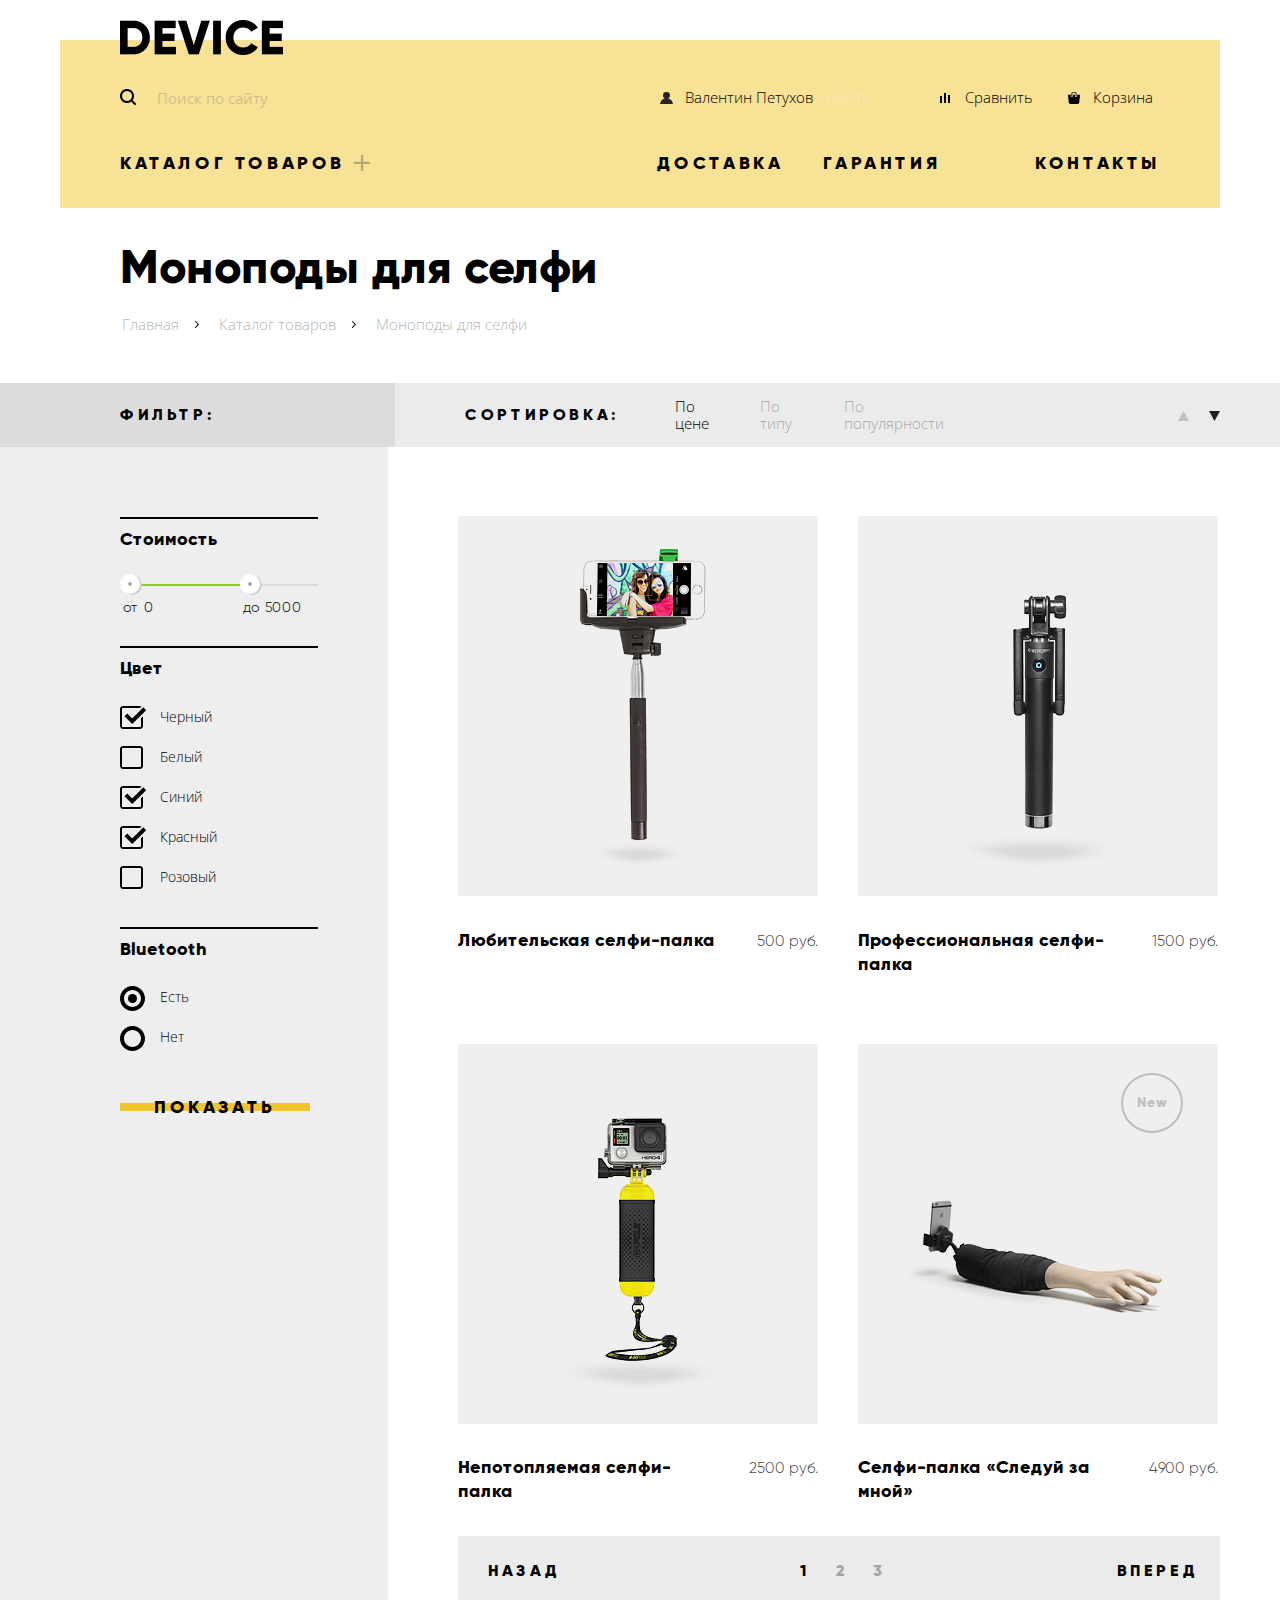
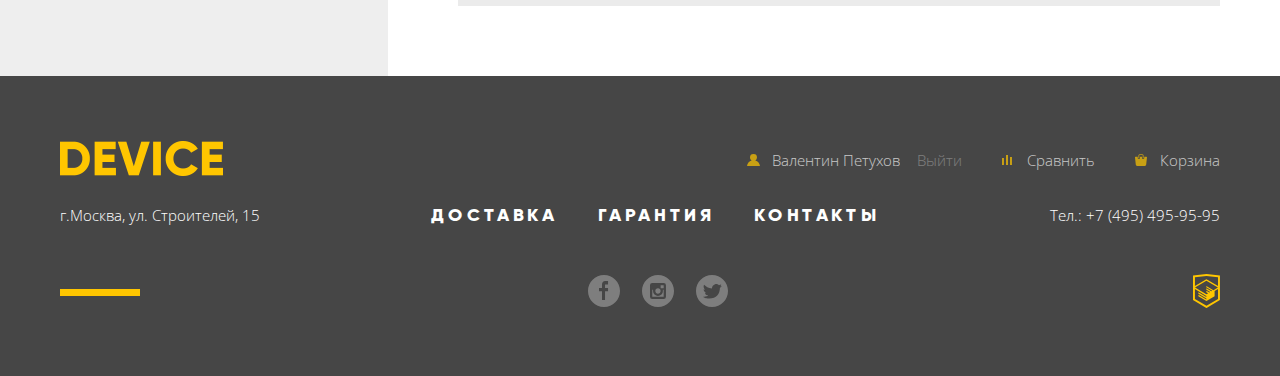
==== commit d1d3492f: "Попытка привязать пулреквест + мелкие правки" ====
--- a/inner.html
+++ b/inner.html
@@ -5,7 +5,7 @@
 	<title>Интернет-магазин Девайс, Моноподы для селфи</title>
 	<link href="https://fonts.googleapis.com/css?family=Open+Sans:300,400&display=swap" rel="stylesheet">
 	<link rel="stylesheet" href="css/normalize.css">
-	<link rel="stylesheet" href="css/main-min.css">
+	<link rel="stylesheet" href="css/main.css">
 </head>
 <body>
 	<header class="header-main">
--- a/css/main.css
+++ b/css/main.css
@@ -0,0 +1,1906 @@
+@font-face {
+	font-family: 'Gilroy';
+	src: url('../fonts/Gilroy-ExtraBold.woff') format('woff');
+	font-weight: bold;
+}
+
+@font-face {
+	font-family: 'Gilroy';
+	src: url('../fonts/Gilroy-Light.woff') format('woff');
+	font-weight: normal;
+}
+*, *::before, *::after {
+	box-sizing: inherit;
+}
+html {
+	box-sizing: border-box;
+	min-width: 1200px;
+}
+
+/* service */
+.visually-hidden {
+	position: absolute;
+	clip: rect(1px 1px 1px 1px);
+	clip: rect(1px, 1px, 1px, 1px);
+	padding: 0;
+	border: 0;
+	height: 1px;
+	width: 1px;
+	overflow: hidden;
+}
+
+/* body and global*/
+body {
+	font-size: 15px;
+	font-family: "Open Sans", "Arial", sans-serif;
+	font-weight: lighter;
+	margin: 0;
+}
+
+
+/* header styles */
+.header-main {
+	padding-top: 40px;
+	width: 1200px;
+	padding-left: 20px;
+	padding-right: 20px;
+	margin-left: auto;
+	margin-right: auto;
+}
+.header-logo {
+	width: 400px;
+	margin-top: -20px;
+	margin-bottom: 15px;
+}
+.header-logo:hover {
+	opacity: 0.6;
+}
+
+.header-logo:active {
+	opacity: 0.3;
+}
+
+.header-search {
+	width: calc(100% - 85px);
+	background-color: #f7e296;
+	background-image: url(../img/misc/search.png);
+	background-repeat: no-repeat;
+	background-position: left center;
+	border: 0;
+	color: #000;
+	padding-top: 17px;
+	padding-left: 37px;
+	padding-bottom: 13px;
+	margin-right: -5px;
+	border-bottom: 2px solid transparent;
+}
+
+.header-search-form {
+	margin-right: 100px;
+	width: 440px;
+}
+
+.header-search::placeholder {
+	opacity: 0.3;
+}
+
+.header-search:hover::placeholder {
+	opacity: 0.6;
+}
+
+.header-search:focus {
+	border-bottom: 2px solid #000;
+	outline: 0;
+}
+
+.header-submit {
+	padding-top: 15px;
+	padding-right: 0;
+	padding-bottom: 13px;
+	padding-left: 0;
+	width: 85px;
+	background-color: #f7e296;
+	border: 2px solid #000;
+	outline: 0;
+	visibility: hidden;
+}
+
+.header-search:focus + .header-submit,
+.header-sumbit:focus-within,
+.header-submit:hover,
+.header-submit:focus {
+	visibility: initial;
+}
+
+.header-submit:hover,
+.header-submit:focus {
+	background-color: #000;
+	color: #fff;
+}
+
+.header-submit:active {
+	color: #6a6a6a;
+}
+
+.header-service {
+	margin-bottom: 15px;
+}
+
+.header-service-list {
+	list-style: none;
+	padding-left: 0;
+	margin-top: 0;
+	margin-bottom: 0;
+}
+
+.header-service-item a {
+	color: #000;
+	text-decoration: none;
+}
+
+.user-exit {
+	margin-left: 13px;
+	opacity: 0.3;
+}
+
+.user-exit:hover {
+	opacity: 1;
+}
+
+.header-service-item:first-child {
+	width: 280px;
+}
+
+.header-service-enter {
+	background-image: url(../img/svg/user.svg);
+	background-repeat: no-repeat;
+	background-position: left center;
+	padding-left: 25px;
+}
+
+.header-service-compare {
+	background-image: url(../img/svg/compare.svg);
+	background-repeat: no-repeat;
+	background-position: left center;
+	padding-left: 25px;
+	margin-right: 35px;
+}
+
+.header-service-cart {
+	background-image: url(../img/svg/cart.svg);
+	background-repeat: no-repeat;
+	background-position: left center;
+	padding-left: 25px;
+}
+
+.header-service-enter:hover,
+.header-service-compare:hover,
+.header-service-cart:hover {
+	opacity: 0.6;
+}
+
+.header-service-enter:active,
+.header-service-compare:active,
+.header-service-cart:active {
+	opacity: 0.3;
+}
+
+.header-navigation-title {
+	background-image: url(../img/misc/plus.png);
+	background-repeat: no-repeat;
+	background-position: right center;
+	font-family: "Gilroy", "Arial", sans-serif;
+	font-weight: bold;
+	text-transform: uppercase;
+	font-size: 18px;
+	letter-spacing: 3.6px;
+	padding-right: 25px;
+}
+
+
+
+
+.catalog-menu {
+	padding-left: 0;
+	display: flex;
+}
+
+.catalog-menu-item:first-child {
+	width: 540px;
+	position: relative;
+}
+
+.catalog-menu-item:nth-child(2) {
+	margin-right: 40px;
+}
+
+.catalog-menu-item:nth-child(3) {
+	margin-right: 95px;
+}
+
+.catalog-menu-item a {
+	font-family: "Gilroy", "Arial", sans-serif;
+	font-weight: bold;
+	text-transform: uppercase;
+	font-size: 18px;
+	letter-spacing: 3.6px;
+	text-decoration: none;
+	color: #000;
+}
+
+.catalog-menu-item a:hover {
+	opacity: 0.6;
+}
+
+.catalog-menu-item a:active {
+	opacity: 0.3;
+}
+
+.catalog-item {
+	list-style: none;
+	margin-right: 60px;
+}
+
+.catalog-inner :nth-child(3n) {
+	margin-right: 0;
+}
+
+.catalog-item a {
+	font-family: "Open Sans", "Arial", sans-serif;
+	font-size: 15px;
+	font-weight: 300;
+	text-transform: none;
+	letter-spacing: normal;
+	white-space: nowrap;
+	display: block;
+	padding-top: 9px;
+	padding-bottom: 9px;
+}
+
+.catalog-menu {
+	list-style: none;
+}
+
+/* breadcrumb */
+.breadcrumb {
+	list-style: none;
+	display: flex;
+	align-items: center;
+	padding-left: 62px;
+	margin-top: 0;
+}
+.breadcrumb-item {
+	padding-right: 20px;
+	padding-left: 20px;
+	background-image: url(../img/svg/nav-arrow.svg);
+	background-repeat: no-repeat;
+	background-position: right center;
+}
+
+.breadcrumb :first-child {
+	padding-left: 0;
+}
+
+.breadcrumb :last-child {
+	background-image: none;
+}
+
+.breadcrumb a {
+	text-decoration: none;
+	color: #000;
+	opacity: 0.3;
+}
+
+.breadcrumb a:hover {
+	opacity: 0.6;
+}
+
+.breadcrumb a:active {
+	opacity: 0.1;
+}
+
+/* Content on main page */
+
+.show {
+	margin-bottom: 88px;
+}
+
+.show-list {
+	padding-left: 0;
+	margin-top: 0;
+	margin-bottom: 0;
+	list-style: none;
+	display: flex;
+	justify-content: space-between;
+}
+
+.show-item {
+	width: 160px;
+}
+
+
+
+.show-item-image-wrapper {
+	object-fit: cover;
+	display: block;
+	position: relative;
+}
+
+.show-item-image-wrapper:before {
+	position: absolute;
+	content: " ";
+	height: 160px;
+	width: 160px;
+	z-index: -1;
+	background-color: #f7e296;
+}
+
+.show-item:hover .show-item-image-wrapper:before{
+	background-color: #f0c52e;
+}
+
+.show-item:active .show-item-image-wrapper img,
+.show-item:active .show-item-image-wrapper figcaption {
+	opacity: 0.3;
+}
+
+.show-item-image-wrapper {
+	text-decoration: none;
+	color: #000;
+	font-family: "Gilroy", "Arial", sans-serif;
+	font-weight: bold;
+	font-size: 18px;
+}
+
+.show-item-figure {
+	display: block;
+	margin-top: 0;
+	margin-right: 0;
+	margin-left: 0;
+}
+
+.show-item-figure img {
+	margin-bottom: 20px;
+}
+
+.benefits-background {
+	background-color: #e5e5e5;
+	background: linear-gradient(to bottom, #fff 24%, #e5e5e5 24%);
+}
+
+.benefits {
+	width: 1160px;
+	margin-right: auto;
+	margin-left: auto;
+	display: flex;
+	background-color: #e5e5e5;
+	background: linear-gradient(to bottom, #fff 24%, #e5e5e5 24%);
+	padding-bottom: 70px;
+	margin-bottom: 90px;
+}
+
+.benefits-control {
+	list-style: none;
+	padding-top: 80px;
+	padding-bottom: 70px;
+	padding-left: 0;
+	margin-top: 0;
+	margin-bottom: 0;
+	border-right: 7px solid #000;
+	width: 290px;
+}
+
+.benefits-control li {
+	margin-bottom: 24px;
+}
+
+.benefits-block {
+	display: none;
+}
+
+.benefits-article-list {
+	width: 870px;
+}
+
+.benefits-text {
+	margin-top: 20px;
+	margin-left: 118px;
+}
+
+.benefits-text h3 {
+	font-family: "Gilroy", "Arial", sans-serif;
+	font-weight: bold;
+	font-size: 47px;
+}
+
+.benefits-text p {
+	line-height: 30px;
+}
+
+.benefits-image-wrapper {
+	display: flex;
+	align-items: center;
+	width: 200px;
+}
+
+.benefits-image-wrapper img {
+	flex-shrink: 0;
+}
+
+.firms {
+	display: flex;
+	justify-content: center;
+	list-style: none;
+	padding-left: 0;
+	margin-top: 0;
+	margin-bottom: 50px;
+}
+
+.firms-item {
+	width: 260px;
+	height: 100px;
+}
+
+.firms > :nth-child(1):hover {
+	background-image: url(../img/logo-1.jpg);
+	display: block;
+	content: " ";
+}
+
+.firms > :nth-child(2):hover {
+	background-image: url(../img/logo-2.jpg);
+	display: block;
+	content: " ";
+}
+
+.firms > :nth-child(3):hover {
+	background-image: url(../img/logo-3.jpg);
+	display: block;
+	content: " ";
+}
+
+.firms > :nth-child(4):hover {
+	background-image: url(../img/logo-4.jpg);
+	display: block;
+	content: " ";
+}
+
+.block-show {
+	display: flex;
+}
+
+.content-title {
+	font-family: "Gilroy", "Arial", sans-serif;
+	font-weight: bold;
+	font-size: 47px;
+	padding-left: 60px;
+	margin-bottom: 22px;
+}
+
+.about {
+	width: 790px;
+	margin-right: 111px;
+	margin-bottoom: 80px;
+}
+
+.about-list {
+	padding-bottom: 38px;
+	padding-left: 18px;
+	list-style-type: circle;
+}
+
+.about-title {
+	font-family: "Gilroy", "Arial", sans-serif;
+	font-weight: bold;
+	font-size: 47px;
+	padding-top: 45px;
+	position: relative;
+}
+
+.about-title:before {
+	content: " ";
+	width: 80px;
+	height: 7px;
+	background-color: #000;
+	position: absolute;
+	top: 0;
+}
+
+.about-text {
+	font-family: "Open Sans", "Arial", sans-serif;
+	font-weight: 300;
+	line-height: 30px;
+	padding-bottom: 15px;
+}
+
+.contacts-title {
+	font-family: "Gilroy", "Arial", sans-serif;
+	font-weight: bold;
+	font-size: 47px;
+	padding-top: 45px;
+	position: relative;
+}
+
+.contacts-title:before {
+	content: " ";
+	width: 80px;
+	height: 7px;
+	background-color: #000;
+	position: absolute;
+	top: 0;
+}
+
+.contacts p {
+	font-family: "Open Sans", "Arial", sans-serif;
+	line-height: 30px;
+	margin-bottom: 40px;
+}
+
+.map-link {
+	display: block;
+	margin-bottom: 65px;
+}
+
+.about-item {
+	font-family: "Gilroy", "Arial", sans-serif;
+	font-weight: bold;
+	font-size: 16px;
+	line-height: 40px;
+}
+
+
+/* Catalog content */
+.product-text-wrapper {
+	text-decoration: none;
+}
+
+.product-text-wrapper:hover .product-title {
+	opacity: 0.6;
+}
+
+.product-text-wrapper:active .product-title {
+	opacity: 0.3;
+}
+
+.product-title {
+	font-family: "Gilroy", "Arial", sans-serif;
+	font-weight: bold;
+	font-size: 18px;
+	line-height: 24px;
+	width: 260px;
+	color: #000;
+}
+
+.product-price {
+	font-family: "Gilroy", "Arial", sans-serif;
+	font-weight: normal;
+	text-decoration: none;
+	color: #464646;
+}
+
+.product-item {
+	position: relative;
+	list-style: none;
+	margin-right: 40px;
+	margin-bottom: 50px;
+}
+
+.product-new {
+	position: absolute;
+	top: 29px;
+	right: 35px;
+	font-family: "Gilroy", "Arial", sans-serif;
+	font-weight: bold;
+	font-size: 14px;
+	opacity: 0.2;
+	border: 2px solid #000;
+	border-radius: 50%;
+	display: block;
+	text-align: center;
+	padding-top: 20px;
+	padding-right: 14px;
+	padding-bottom: 20px;
+	padding-left: 14px;
+}
+
+.product-hover {
+	position: absolute;
+    background-color: rgba(238, 238, 238, 0.7);
+    top: 0;
+    left: 0;
+    flex-direction: column;
+    align-items: center;
+    justify-content: center;
+    width: 360px;
+    height: 360px;
+    display: none;
+}
+
+.product-item:hover .product-hover {
+	display: flex;
+}
+
+
+.product-list li:nth-child(2n) {
+	margin-right: 0;
+}
+
+.product-list li:last-child,
+.product-list li:nth-last-child(2) {
+	margin-bottom: 15px;
+}
+
+.product-text-wrapper {
+	display: flex;
+	align-items: baseline;
+	justify-content: space-between;
+}
+
+.product-image {
+	margin-bottom: 10px;
+}
+
+/* filter */
+
+.options-background {
+	background: #dcdcdc;
+	background: linear-gradient(to right, #dcdcdc 29%, #ebebeb 29%);
+}
+
+.options-wrapper {
+	width: 1160px;
+	margin-right: auto;
+	margin-left: auto;
+	display: flex;
+}
+
+.options-filter {
+	padding-top: 7px;
+	padding-right: 180px;
+	padding-bottom: 7px;
+	padding-left: 60px;
+	margin-right: 70px;
+	background-color: #dcdcdc;
+}
+
+.options-filter h3,
+.options-sort h3 {
+	font-family: "Gilroy", "Arial", sans-serif;
+	font-weight: bold;
+	text-transform: uppercase;
+	letter-spacing: 3.6px;
+	font-size: 16px;
+}
+
+.options-sort h3 {
+	margin-right: 55px;
+}
+
+.options-sort-type li {
+	margin-right: 30px;
+}
+
+.options-sort-type li:last-child {
+	margin-right: 0;
+}
+
+.options-sort-type-link {
+	text-decoration: none;
+	opacity: 0.3;
+	color: #000;
+}
+
+.options-sort-type-link:hover {
+	opacity: 0.6;
+}
+
+.options-sort-type-link:active {
+	opacity: 1;
+}
+
+.sort-active {
+	opacity: 1;
+}
+
+.options-sort {
+	display: flex;
+	align-items: center;
+}
+
+.options-sort-arrows {
+	display: flex;
+	align-items: center;
+}
+
+.options-sort-type {
+	list-style: none;
+	padding-left: 0;
+	margin-top: 0;
+	margin-right: 215px;
+	margin-bottom: 0;
+	display: flex;
+	align-items: center;
+}
+
+.options-sort-arrows-up {
+	margin-right: 20px;
+}
+
+.options-sort-arrows-up,
+.options-sort-arrows-down {
+	opacity: 0.2;
+}
+
+.options-sort-arrows-up:hover,
+.options-sort-arrows-down:hover {
+	opacity: 0.4;
+}
+
+.options-sort-arrows-up:active,
+.options-sort-arrows-down:active {
+	opacity: 1;
+}
+
+.arrow-active {
+	opacity: 1;
+}
+
+.filter-form {
+	background-color: #eee;
+	width: 350px;
+	padding-top: 70px;
+	padding-right: 70px;
+	padding-left: 80px;
+}
+
+.filter-range {
+	border-top: 2px solid #000;
+	margin-bottom: 60px;
+}
+
+.filter-range-title {
+	font-family: "Gilroy", "Arial", sans-serif;
+	font-weight: bold;
+	font-size: 18px;
+	margin-top: 10px;
+}
+
+.filter-color {
+	border-top: 2px solid #000;
+}
+
+.filter-color-title {
+	margin-top: 10px;
+}
+
+.filter-bluetooth {
+	border-top: 2px solid #000;
+}
+
+.filter-bluetooth-title {
+	margin-top: 10px;
+}
+
+.filter-color-item {
+	list-style: none;
+	font-size: 14px;
+	line-height: 40px;
+}
+
+.filter-bluetooth-item {
+	list-style: none;
+	font-size: 14px;
+	line-height: 40px;
+}
+
+
+.filter-color-title {
+	font-family: "Gilroy", "Arial", sans-serif;
+	font-weight: bold;
+	font-size: 18px;
+}
+
+.filter-bluetooth-title {
+	font-family: "Gilroy", "Arial", sans-serif;
+	font-weight: bold;
+	font-size: 18px;
+}
+
+/* Pagination */
+
+.pagination ul {
+	background-color: #ebebeb;
+	display: flex;
+	align-items: center;
+	margin-right: 20px;
+	margin-bottom: 70px;
+	margin-left: 70px;
+}
+
+.pagination-list {
+	display: flex;
+	list-style: none;
+	padding-left: 0;
+	margin-top: 0;
+	margin-bottom: 0;
+}
+
+.pagination-item {
+	font-family: "Gilroy", "Arial", sans-serif;
+	font-weight: bold;
+	letter-spacing: 3.6px;
+	font-size: 16px;
+	margin-right: 25px;
+}
+
+.pagination-item a {
+	text-decoration: none;
+	color: #000;
+	opacity: 0.3;
+}
+
+.pagination-item a:hover {
+	opacity: 0.6;
+}
+
+.pagination-item a:active {
+	opacity: 1;
+}
+
+.pagination-list .pagination-item:last-child {
+	margin-right: 0;
+}
+
+.pagination-backward,
+.pagination-forward {
+	font-family: "Gilroy", "Arial", sans-serif;
+	font-weight: bold;
+	text-transform: uppercase;
+	letter-spacing: 3.6px;
+	font-size: 16px;
+}
+
+.pagination-backward,
+.pagination-forward {
+	text-decoration: none;
+	color: #000;
+	display: block;
+}
+
+.pagination-backward {
+	padding-top: 26px;
+	padding-right: 25px;
+	padding-bottom: 26px;
+	padding-left: 30px;
+	margin-right: 215px;
+}
+
+.pagination-forward {
+	padding-top: 26px;
+	padding-bottom: 26px;
+	margin-left: 184px;
+	width: 125px;
+	text-align: center;
+}
+
+.pagination-backward:hover,
+.pagination-forward:hover {
+	background-color: #d9d9d9;
+}
+
+.pagination-backward:active,
+.pagination-forward:active {
+	opacity: 0.3;
+}
+
+.pagination-active a {
+	opacity: 1;
+}
+
+/* Checkbox and radio style  */
+
+.visually-hidden:not(:focus):not(:active),
+input[type="checkbox"].visually-hidden,
+input[type="radio"].visually-hidden {
+  position: absolute;
+
+  width: 1px;
+  height: 1px;
+  margin: -1px;
+  border: 0;
+  padding: 0;
+
+  white-space: nowrap;
+
+  clip-path: inset(100%);
+  clip: rect(0 0 0 0);
+  overflow: hidden;
+}
+
+.filter-color-list,
+.filter-bluetooth-list {
+	padding-left: 0;
+	margin-top: 0;
+	margin-bottom: 30px;
+}
+
+.filter-color-item,
+.filter-bluetooth-item {
+	padding-left: 40px;
+	position: relative;
+}
+
+
+.input-checkbox + label:before {
+	position: absolute;
+	top: 9px;
+	left: 0px;
+	width: 23px;
+	height: 23px;
+	content: " ";
+	background-size: 100% 100%;
+	background-image: url(../img/svg/checkbox-off.svg);
+}
+
+.input-checkbox:checked + label:before {
+	background-size: 100% 100%;
+	background-image: url(../img/svg/checkbox-on.svg);
+	width: 27px;
+}
+
+.input-checkbox:focus + label::before {
+	outline: rgb(59, 153, 252) auto 1px;
+}
+
+.input-radio + label:before {
+	position: absolute;
+	top: 9px;
+	left: 0px;
+	width: 25px;
+	height: 25px;
+	content: " ";
+	background-size: 100% 100%;
+	background-image: url(../img/svg/radio-off.svg);
+}
+
+.input-radio:checked + label:before {
+	background-size: 100% 100%;
+	background-image: url(../img/svg/radio-on.svg);
+}
+
+.input-radio:focus + label::before {
+	outline: rgb(59, 153, 252) auto 1px;
+}
+
+.input-checkbox + label:hover:before,
+.input-checkbox:checked + label:hover:before,
+.input-radio + label:hover:before,
+.input-radio:checked + label:hover,
+.input-checkbox + label:hover,
+.input-checkbox:checked + label:hover,
+.input-checkbox + label:focus:before,
+.input-checkbox:checked + label:focus:before,
+.input-radio + label:focus:before,
+.input-radio:checked + label:focus,
+.input-checkbox + label:focus,
+.input-checkbox:checked + label:focus,
+.input-radio + label:focus {
+	opacity: 0.6;
+}
+
+.input-checkbox + label:disabled:before,
+.input-checkbox:checked + label:disabled:before,
+.input-radio + label:disabled:before,
+.input-radio:checked + label:disabled,
+.input-checkbox + label:disabled,
+.input-checkbox:checked + label:disabled,
+.input-radio + label:disabled,
+.input-radio:checked + label:disabled {
+	opacity: 0.25;
+}
+
+/* range-filter */
+
+.filter-range-title {
+	margin-bottom: 34px;
+}
+
+.filter-range-controls {
+	position: relative;
+}
+
+.filter-range-scale {
+	height: 2px;
+	background-color: #dbdbdb;
+	margin-bottom: 10px;
+}
+
+.filter-range-bar {
+	height: 2px;
+	width: 65%;
+	background-color: #91c92f;
+}
+
+.filter-range-toggle {
+	position: relative;
+	width: 20px;
+	height: 20px;
+	padding: 0;
+	border: 8px solid #fff;
+	background-color: #ababab;
+	border-radius: 50%;
+	box-shadow: 2px 1px 0 #cfcfcf;
+	position: absolute;
+	top: -10px;
+	left: 0;
+	cursor: pointer;
+}
+
+.toggle-min {
+	left: 0;
+}
+
+.toggle-max {
+	left: 120px;
+}
+
+.price-min,
+.price-max {
+	position: absolute;
+	font-family: "Gilroy", "Arial", sans-serif;
+	font-weight: normal;
+	font-size: 14px;
+	top: 16px;
+	left: -5px;
+	width: 90px;
+}
+
+.price-min input,
+.price-max input {
+	width: 60px;
+	background-color: #eeeeee; 
+	border: 0;
+}
+
+.price-min input::placeholder,
+.price-max input::placeholder {
+	font-family: "Gilroy", "Arial", sans-serif;
+	font-weight: normal;
+	font-size: 14px;
+}
+
+/* footer */
+.footer-main {
+	background-color: #464646;
+	display: flex;
+	flex-grow: 0;
+	flex-shrink: 0;
+	flex-basis: auto;
+	padding-top: 65px;
+	padding-bottom: 65px;
+}
+
+.footer-logo:hover {
+	opacity: 0.6;
+}
+
+.footer-logo:active {
+	opacity: 0.3;
+}
+
+.footer-address {
+	color: #fff;
+}
+
+.footer-information-list,
+.footer-service-list {
+	list-style: none;
+}
+
+.footer-service-enter,
+.footer-service-compare,
+.footer-service-cart {
+	color: #fff;
+	opacity: 0.7;
+	text-decoration: none;
+}
+
+.user-exit {
+	color: #fff;
+	opacity: 0.3;
+	text-decoration: none;
+}
+
+.footer-service-list a:hover {
+	opacity: 1;
+}
+
+.footer-service-list a:active {
+	opacity: 0.3;
+}
+
+.footer-service-enter {
+	background-image: url(../img/svg/user-yellow.svg);
+	background-repeat: no-repeat;
+	background-position: left center;
+	padding-left: 25px;
+	width: 100px;
+}
+
+.footer-service-compare {
+	background-image: url(../img/svg/compare-yellow.svg);
+	background-repeat: no-repeat;
+	background-position: left center;
+	padding-left: 25px;
+}
+
+.footer-service-cart {
+	background-image: url(../img/svg/cart-yellow.svg);
+	background-repeat: no-repeat;
+	background-position: left center;
+	padding-left: 25px;
+}
+
+
+.footer-information-item {
+	margin-right: 40px;
+}
+
+.footer-information-item:last-child {
+	margin-right: 0;
+}
+
+.footer-information-item a {
+	font-family: "Gilroy", "Arial", sans-serif;
+	font-weight: bold;
+	font-size: 18px;
+	text-transform: uppercase;
+	color: #fff;
+	text-decoration: none;
+	letter-spacing: 3.6px;
+}
+
+.footer-information-item a:hover {
+	opacity: 0.6;
+}
+
+.footer-information-item a:active {
+	opacity: 0.3;
+}
+
+.footer-service-item {
+	margin-left: 40px;
+}
+
+.footer-phone {
+	color: #fff;
+	text-decoration: none;
+}
+
+.social-button a {
+	display: block;
+}
+
+.footer-social li {
+	list-style: none;
+	opacity: 0.3;
+	margin-right: 22px;
+}
+
+.footer-social li:hover {
+	opacity: 1;
+}
+
+.footer-social li:active {
+	opacity: 0.1;
+}
+
+.academy-link:hover {
+	opacity: 0.6;
+}
+
+.academy-link:active {
+	opacity: 0.3;
+}
+
+/* popups */
+.map-popup-wrapper,
+.contacts-popup-wrapper {
+	position: fixed;
+	top: 0;
+	right: 0;
+	bottom: 0;
+	left: 0;
+	display: none;
+	justify-content: center;
+	align-items: center;
+	z-index: 999;
+}
+
+.map-popup {
+	position: relative;
+	width: 960px;
+	box-shadow: 1px 0 20px 0 rgba(0, 0, 0, .2);
+	margin-right: auto;
+	margin-left: auto;
+}
+
+.map-popup-close {
+	position: absolute;
+	background-image: url(../img/misc/modal-close-popup.png);
+	display: block;
+	height: 55px;
+	width: 55px;
+	background-color: transparent;
+	border: 0;
+	top: 22px;
+	right: 22px;
+	opacity: 0.6;
+}
+
+.map-popup iframe {
+	border: 0;
+}
+
+/*
+.contacts-popup-wrapper {
+	background-color: #fff;
+	width: 960px;
+	box-shadow: 1px 0 20px 0 rgba(0, 0, 0, .2);
+	margin-right: auto;
+	margin-left: auto;
+	position: fixed;
+	top: 0;
+	right: 0;
+	bottom: 0;
+	left: 0;
+	display: none;
+	z-index: 999;
+}
+*/
+
+@keyframes bounce {
+  0% {
+    transform: translateY(-2000px);
+  }
+
+  70% {
+    transform: translateY(30px);
+  }
+
+  90% {
+    transform: translateY(-10px);
+  }
+
+  100% {
+    transform: translateY(0);
+  }
+}
+
+.popup-show {
+	display: flex;
+	animation: bounce 0.6s;
+}
+
+.contacts-popup {
+	background-color: #fff;
+	width: 960px;
+	display: flex;
+	justify-content: center;
+	box-shadow: 1px 0 20px 0 rgba(0, 0, 0, .2);
+	position: relative;
+}
+
+.contacts-popup-section {
+	width: 760px;
+	padding-top: 75px;
+}
+
+.contacts-popup-section :first-child {
+	margin-right: 40px;
+}
+
+.contacts-popup-form {
+	display: flex;
+	flex-wrap: wrap;
+}
+
+.contacts-popup-item {
+	width: 360px;
+}
+
+.contacts-popup-item-textarea {
+	width: 760px;
+	margin-bottom: 35px;
+}
+
+.contacts-popup-name,
+.contacts-popup-email,
+.contacts-popup-textarea {
+	width: 100%;
+	background-color: #f2f2f2;
+	border: 0;
+	padding-top: 16px;
+	padding-bottom: 17px;
+	padding-left: 20px;
+}
+
+.contacts-popup-name::placeholder,
+.contacts-popup-email::placeholder {
+	font-size: 14px;
+}
+
+.contacts-popup-name:focus,
+.contacts-popup-email:focus,
+.contacts-popup-textarea:focus {
+	background-color: #fff;
+	outline: 2px solid #f7e296;
+}
+
+.contacts-popup-name:invalid,
+.contacts-popup-email:invalid,
+.contacts-popup-textarea:invalid {
+	background-color: #f6dada;
+	outline: 2px solid #f6dada;
+}
+
+.label-write {
+	display: block;
+	margin-bottom: 13px;
+	font-family: "Gilroy", "Arial", sans-serif;
+	font-weight: bold;
+	font-size: 18px;
+}
+
+.contacts-popup-close {
+	position: absolute;
+	background-image: url(../img/misc/modal-close-popup.png);
+	display: block;
+	height: 55px;
+	width: 55px;
+	background-color: #fff;
+	border: 0;
+	margin-left: auto;
+	opacity: 0.5;
+	cursor: pointer;
+	right: 22px;
+	top: 22px;
+}
+
+.contacts-popup-close:hover,
+.map-popup-close:hover {
+	opacity: 1;
+}
+
+.contacts-popup-close:active,
+.map-popup-close:active {
+	opacity: 0.3;
+}
+
+.contacts-popup-textarea {
+	resize: none;
+	width: 100%;
+}
+
+.contacts-popup-submit {
+	margin-bottom: 80px;
+}
+
+/* Grids */
+.content-block {
+	width: 1160px;
+	display: flex;
+	margin-right: auto;
+	margin-bottom: 80px;
+	margin-left: auto;
+}
+
+.header-wrapper {
+	width: 1160px;
+	margin-right: auto;
+	margin-left: auto;
+	padding-right: 60px;
+	padding-bottom: 20px;
+	padding-left: 60px;
+	background-color: #f7e296;
+	display: flex;
+	flex-direction: column;
+}
+
+.header-wrapper-catalog {
+	width: 1160px;
+	margin-right: auto;
+	margin-left: auto;
+	padding-right: 60px;
+	padding-bottom: 20px;
+	padding-left: 60px;
+	background-color: #f7e296;
+	display: flex;
+	flex-direction: column;
+}
+
+.main-wrapper {
+	width: 1200px;
+	margin-right: auto;
+	margin-left: auto;
+	padding-right: 20px;
+	padding-left: 20px;
+	display: flex;
+	flex-direction: column;
+}
+
+.footer-wrapper {
+	width: 1200px;
+	margin-right: auto;
+	margin-left: auto;
+	padding-right: 20px;
+	padding-left: 20px;
+	display: flex;
+	flex-direction: column;
+}
+
+.header-service {
+	display: flex;
+}
+
+.header-service-list {
+	display: flex;
+	align-items: center;
+}
+
+.header-service-item {
+	display: flex;
+}
+
+.catalog-inner {
+	display: none;
+	flex-wrap: wrap;
+	width: 1160px;
+	background-color: #f7e296;
+	padding-top: 22px;
+	padding-right: 500px;
+	padding-bottom: 18px;
+	padding-left: 60px;
+	position: absolute;
+	top: 20px;
+	left: -60px;
+	z-index: 5;
+}
+
+.catalog-inner li:nth-last-child(1) {
+	width: 100%;
+}
+
+.header-navigation-title:hover + .catalog-inner,
+.header-navigation-title:focus-within + .catalog-inner,
+.catalog-inner:hover,
+.catalog-inner:focus {
+	display: flex;
+}
+
+.catalog-menu-item:hover > .catalog-inner,
+.catalog-menu-item:focus-within > .catalog-inner {
+	display: flex;
+}
+
+
+.catalog-menu {	
+	display: flex;
+}
+
+.footer-wrapper {
+	display: flex;
+	flex-direction: column;
+}
+
+.footer-service {
+	display: flex;
+	align-items: center;
+	justify-content: space-between;
+	margin-bottom: 12px;
+}
+
+.footer-service-list {
+	display: flex;
+	padding-left: 0;
+	margin-top: 0;
+	margin-bottom: 0;
+}
+
+.footer-address-wrapper {
+	display: flex;
+	justify-content: space-between;
+	align-items: center;
+	margin-bottom: 35px;
+}
+
+.footer-information-list {
+	display: flex;
+	padding-left: 0;
+	margin-top: 0;
+	margin-bottom: 0;
+}
+
+.footer-social-wrapper {
+	display: flex;
+	justify-content: space-between;
+	align-items: center;
+}
+
+.footer-social {
+	padding-left: 0;
+	margin-top: 0;
+	margin-bottom: 0;
+	margin-left: -17px;
+	display: flex;
+	align-items: center;
+}
+
+.footer-social :last-child {
+	margin-right: 0;
+}
+
+.content-filter-wrapper {
+	position: relative;
+    display: flex;
+    width: 1200px;
+    margin-left: auto;
+    margin-right: auto;
+}
+
+/* Серая декорация, вариант №1  */
+.content-filter-background {
+	background: linear-gradient(to right, #eee 29%, #fff 29%);
+}
+
+/* Серая декорация, вариант №2
+.content-filter-wrapper:before {
+	content: " ";
+    background-color: #eee;
+    width: 355px;
+    position: absolute;
+    top: 0;
+    left: -355px;
+    height: 100%;
+}
+*/
+
+.product-section {
+	margin-top: 69px;
+}
+
+.product-list {
+	display: flex;
+	width: 850px;
+	flex-wrap: wrap;
+	padding-left: 70px;
+	margin-top: 0;
+	margin-bottom: 0;
+}
+
+.breadcrumb-wrapper {
+	width: 1200px;
+	margin-right: auto;
+	margin-bottom: 35px;
+	margin-left: auto;
+	padding-right: 20px;
+	padding-left: 20px;
+	display: flex;
+	flex-direction: column;
+}
+.footer-social-wrapper:before {
+	content: " ";
+	width: 80px;
+	height: 7px;
+	background-color: #ffc600;
+}
+
+/* helpers */
+.about-text-container {
+	padding-bottom: 22px;
+} 
+
+
+/* button */
+
+.button-device {
+	position: relative;
+    display: inline-flex;
+    justify-content: center;
+    align-items: center;
+	font-family: "Gilroy", "Arial", sans-serif;
+	font-weight: bold;
+	font-size: 18px;
+	letter-spacing: 3.6px;
+	text-transform: uppercase;
+	border: 0;
+	padding-top: 10px;
+	padding-bottom: 10px;
+	background-color: transparent;
+	z-index: 1;
+	padding-right: 34px;
+	padding-left: 34px;
+	color: #000;
+	text-decoration: none;
+	transition: 300ms;
+}
+
+.button-device:before {
+	position: absolute;
+	display: block;
+	content: " ";
+	height: 8px;
+	width: 100%;
+	background-color: #f0c52e;
+	z-index: -1;
+	top: 16px;
+	left: 0;
+}
+
+.button-device:hover,
+.button-device:hover {
+	background-color: #f0c52e;
+}
+
+.button-device:active {
+	background-color: #f0c52e;
+	color: #be9c22;
+}
+
+/* button for benefits */
+
+
+.button-benefits {
+	position: relative;
+    display: inline-flex;
+    justify-content: center;
+	font-family: "Gilroy", "Arial", sans-serif;
+	font-weight: bold;
+	font-size: 18px;
+	letter-spacing: 3.6px;
+	text-transform: uppercase;
+	border: 0;
+	padding-top: 10px;
+	padding-bottom: 10px;
+	background-color: transparent;
+	z-index: 1;
+	padding-right: 34px;
+	padding-left: 34px;
+	color: #000;
+	text-decoration: none;
+	width: 160px;
+	transition: 300ms;
+}
+
+.button-benefits:before {
+	position: absolute;
+	display: block;
+	content: " ";
+	height: 8px;
+	width: 100%;
+	background-color: #f0c52e;
+	z-index: -1;
+	top: 16px;
+	left: 0;
+}
+
+#benefits-input-1:checked ~ .benefits-control label[for="benefits-input-1"],
+#benefits-input-2:checked ~ .benefits-control label[for="benefits-input-2"],
+#benefits-input-3:checked ~ .benefits-control label[for="benefits-input-3"] {
+	padding-right: 160px;
+	padding-left: 34px;
+	width: 290px;
+	color: #f7e184;
+	text-align: left;
+	background-color: #000;
+}
+
+#benefits-input-1:checked ~ .benefits-control label[for="benefits-input-1"]:before,
+#benefits-input-2:checked ~ .benefits-control label[for="benefits-input-2"]:before,
+#benefits-input-3:checked ~ .benefits-control label[for="benefits-input-3"]:before {
+	background-color: #000;
+}
+
+#benefits-input-1:checked ~ .benefits-article-list #benefits-article-1,
+#benefits-input-2:checked ~ .benefits-article-list #benefits-article-2,
+#benefits-input-3:checked ~ .benefits-article-list #benefits-article-3 {
+	display: flex;
+}
+
+.button-benefits:hover,
+.button-benefits:focus {
+	background-color: #f0c52e;
+}
+
+.button-benefits:active {
+    background-color: #000;
+    color: #f7e184;
+    width: 290px;
+    text-align: left;
+    padding-right: 160px;
+}
+
+.button-benefits:active:before {
+	display: none;
+}
+
+.product-compare {
+	border: 0;
+	background-color: transparent;
+	color: #000;
+	opacity: 0.5;
+	font-size: 13px;
+}
+
+.product-compare:hover {
+	opacity: 1;
+}
+
+.product-compare:active {
+	opacity: 0.2;
+}
+
+/* slider */
+
+.slider-list {
+	padding-left: 0;
+	margin-top: 0;
+	margin-bottom: 0;
+}
+
+.slider {
+	position: relative;
+	background-color: #f7e296;
+	background: linear-gradient(to bottom, #f7e296 110px, #fff 110px);
+	margin-bottom: 80px;
+	padding-right: 60px;
+	padding-left: 60px;
+}
+
+.slider-wrapper {
+	display: none;
+	justify-content: space-between;
+	position: relative;
+}
+
+.slider-wrapper:nth-child(1)::after {
+	content: "01";
+	position: absolute;
+	display: block;
+	font-family: "Gilroy", "Arial", sans-serif;
+	font-weight: bold;
+	font-size: 179px;
+	color: #fff;
+	top: -20px;
+	right: 0;
+}
+
+.slider-wrapper:nth-child(2)::after {
+	content: "02";
+	position: absolute;
+	display: block;
+	font-family: "Gilroy", "Arial", sans-serif;
+	font-weight: bold;
+	font-size: 179px;
+	color: #fff;
+	top: -20px;
+	right: 0;
+}
+
+.slider-wrapper:nth-child(3)::after {
+	content: "03";
+	position: absolute;
+	display: block;
+	font-family: "Gilroy", "Arial", sans-serif;
+	font-weight: bold;
+	font-size: 179px;
+	color: #fff;
+	top: -20px;
+	right: 0;
+}
+
+.slider-image-wrapper {
+	width: 520px;
+	height: 490px;
+	text-align: center;
+}
+
+.slider-image-wrapper img {
+	max-width: 100%;
+}
+
+.slider-button {
+	margin-bottom: 48px;
+	position: relative;
+}
+
+.slider-content-wrapper {
+	width: 500px;
+	padding-top: 78px;
+}
+
+.slider-content-wrapper h3 {
+	display: block;
+	font-family: "Gilroy", "Arial", sans-serif;
+	font-weight: bold;
+	font-size: 47px;
+	position: relative;
+	z-index: 4;
+	margin-top: 0;
+	margin-bottom: 4px;
+}
+
+.slider-content-wrapper h3:before {
+	position: absolute;
+	top: -42px;
+	display: block;
+	content: " ";
+	height: 7px;
+	width: 100px;
+	background-color: #fff;
+}
+
+.slider-content-wrapper p {
+	line-height: 30px;
+	margin-bottom: 40px;
+	width: 480px;
+}
+
+.slider-control {
+	position: absolute;
+	top: 14px;
+	right: 25px;
+	z-index: 6;
+}
+
+.slider-control label {
+	display: inline-block;
+	vertical-align: top;
+	width: 12px;
+	height: 12px;
+	background-image: url(../img/svg/slider-button-empty.svg);
+	background-repeat: no-repeat;
+	background-position: center center;
+	background-size: 100% 100%;
+	font-size: 0;
+	margin-right: 20px;
+}
+
+.slider-control label:last-child {
+	margin-right: 0;
+}
+
+#slider-input-1:checked ~ .slider-list label[for="slider-input-1"],
+#slider-input-2:checked ~ .slider-list label[for="slider-input-2"],
+#slider-input-3:checked ~ .slider-list label[for="slider-input-3"] {
+	background-image: url(../img/svg/slider-button.svg);
+}
+
+#slider-input-1:checked ~ .slider-list #slide-1,
+#slider-input-2:checked ~ .slider-list #slide-2,
+#slider-input-3:checked ~ .slider-list #slide-3 {
+  display: flex;
+}
+
+
+.slider-table tr:first-child {
+	font-family: "Gilroy", "Arial", sans-serif;
+	font-weight: normal;
+	font-size: 36px;
+	margin-bottom: 5px;
+}
+
+.slider-table tr:first-child td {
+	padding-bottom: 8px;
+}
+
+.slider-table tr td {
+	padding-right: 70px;
+}
+
+
+.slider-table tr:nth-child(2) {
+	font-size: 13px;
+}
+
+
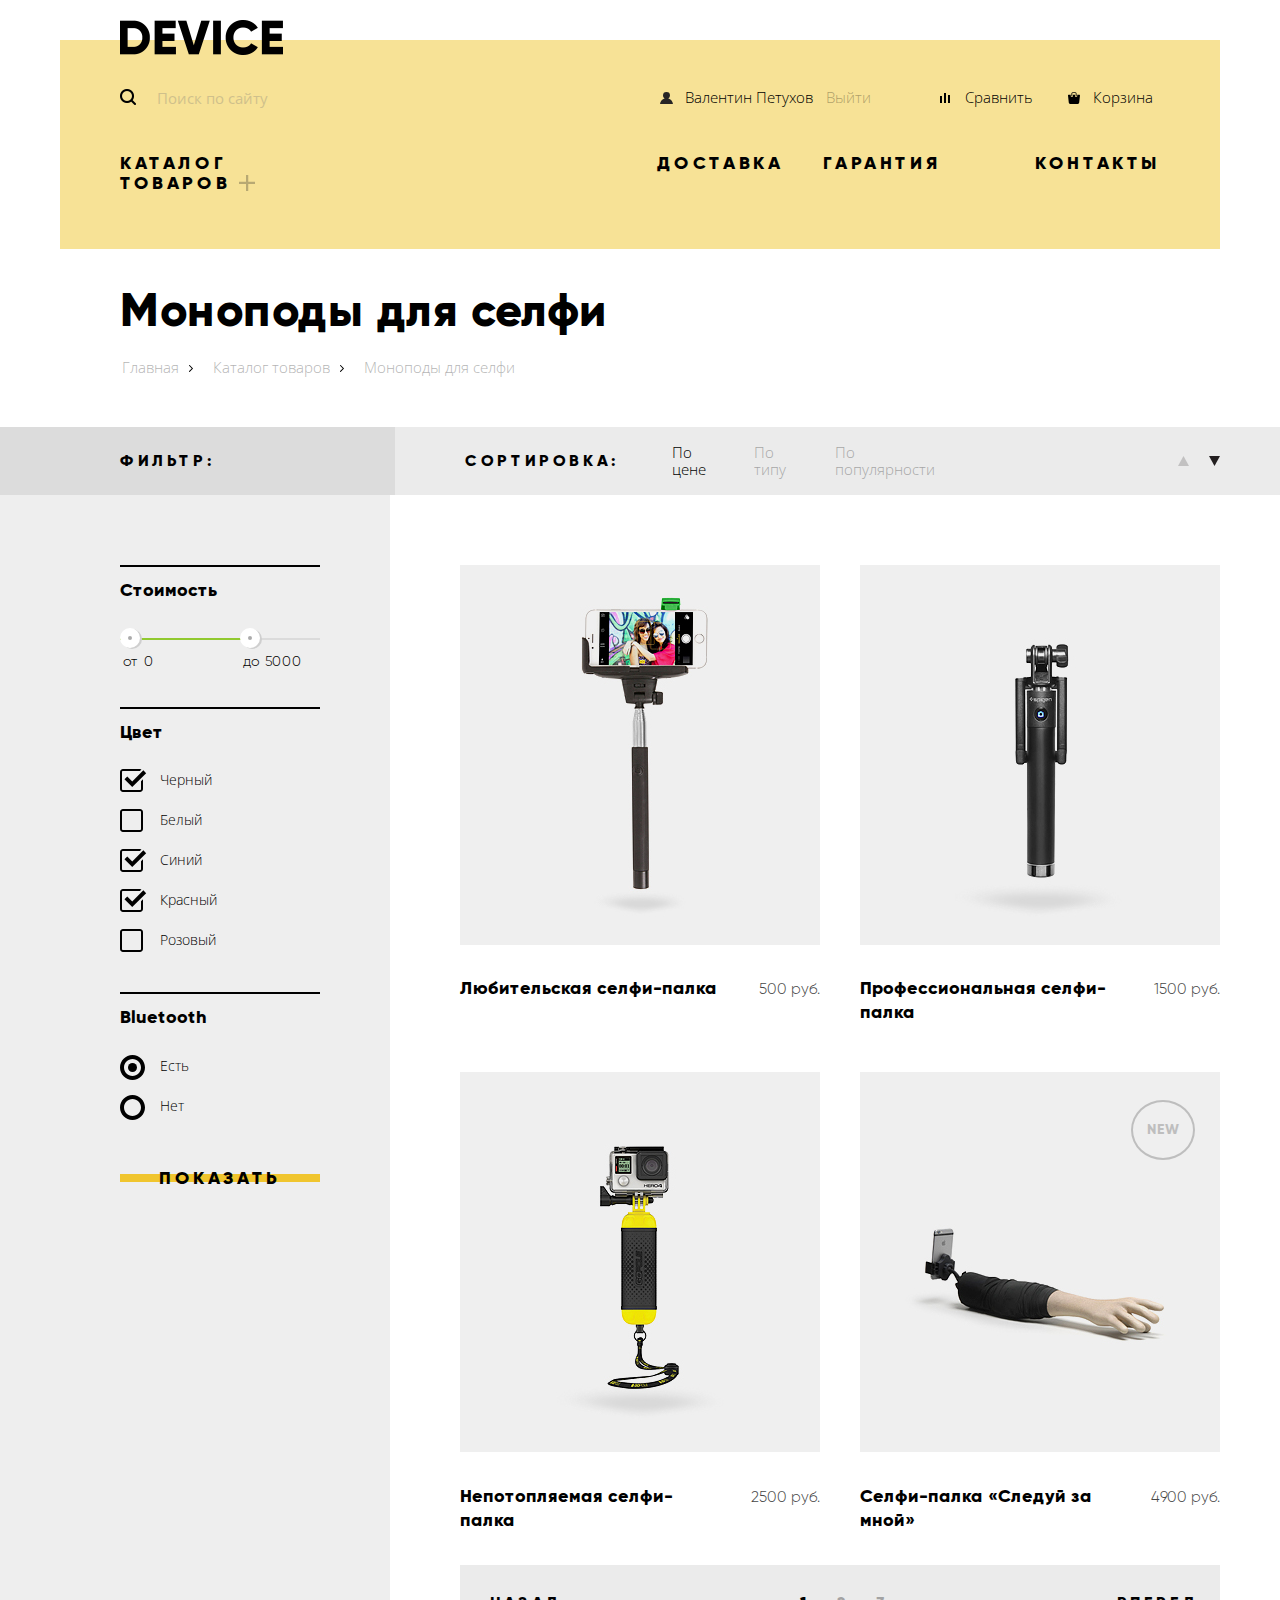
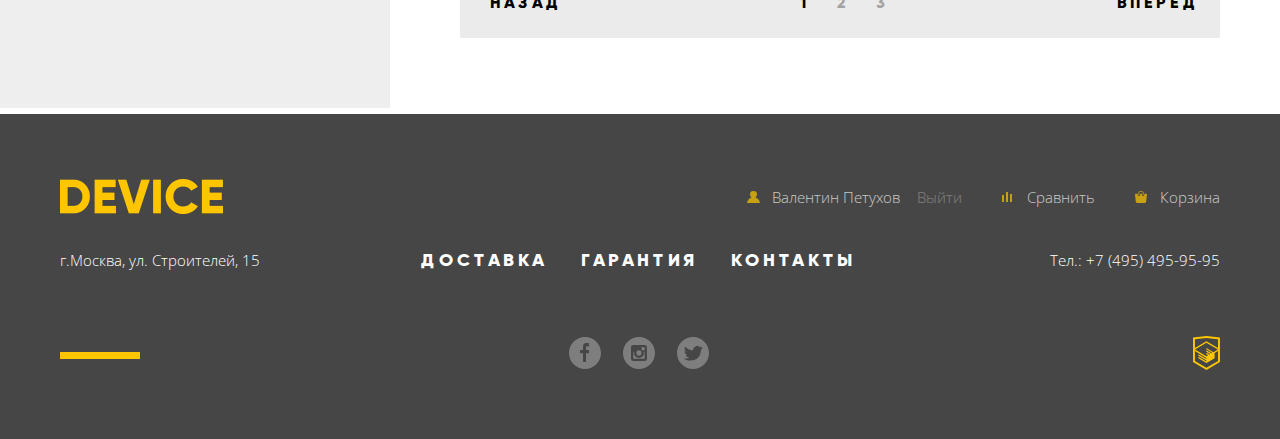
==== commit 6e3614f7: "Размеры кнопок" ====
--- a/inner.html
+++ b/inner.html
@@ -142,7 +142,7 @@
 						</li>
 					</ul>
 				</section>
-				<button type="submit" class="filter-submit button-device">Показать</button>
+				<button type="submit" class="filter-submit button-device size-little">Показать</button>
 			</form>
 			<section class="product-section">
 				<h2 class="visually-hidden">Список селфи-палок</h2>
@@ -156,7 +156,7 @@
 							<span class="product-price">500 руб.</span>
 						</a>
 						<div class="product-hover">
-							<button type="button" class="product-buy button-device">В корзину</button>
+							<button type="button" class="product-buy button-device size-little">В корзину</button>
 							<button type="button" class="product-compare">Добавить к сравнению</button>
 						</div>
 					</li>
@@ -169,7 +169,7 @@
 							<span class="product-price">1500 руб.</span>
 						</a>
 						<div class="product-hover">
-							<button type="button" class="product-buy button-device">В корзину</button>
+							<button type="button" class="product-buy button-device size-little">В корзину</button>
 							<button type="button" class="product-compare">Добавить к сравнению</button>
 						</div>
 					</li>
@@ -182,7 +182,7 @@
 							<span class="product-price">2500 руб.</span>
 						</a>
 						<div class="product-hover">
-							<button type="button" class="product-buy button-device">В корзину</button>
+							<button type="button" class="product-buy button-device size-little">В корзину</button>
 							<button type="button" class="product-compare">Добавить к сравнению</button>
 						</div>
 					</li>
@@ -195,7 +195,7 @@
 							<span class="product-price">4900 руб.</span>
 						</a>
 						<div class="product-hover">
-							<button type="button" class="product-buy button-device">В корзину</button>
+							<button type="button" class="product-buy button-device size-little">В корзину</button>
 							<button type="button" class="product-compare">Добавить к сравнению</button>
 						</div>
 						<span class="product-new">New</span>
--- a/css/main.css
+++ b/css/main.css
@@ -197,17 +197,14 @@
 	padding-right: 25px;
 }
 
-
-
-
 .catalog-menu {
 	padding-left: 0;
 	display: flex;
 }
 
 .catalog-menu-item:first-child {
-	width: 540px;
 	position: relative;
+	margin-right: 295px;
 }
 
 .catalog-menu-item:nth-child(2) {
@@ -238,23 +235,27 @@
 
 .catalog-item {
 	list-style: none;
-	margin-right: 60px;
-}
-
-.catalog-inner :nth-child(3n) {
-	margin-right: 0;
-}
+}
+
 
 .catalog-item a {
+	width: 240px;
 	font-family: "Open Sans", "Arial", sans-serif;
 	font-size: 15px;
 	font-weight: 300;
 	text-transform: none;
 	letter-spacing: normal;
-	white-space: nowrap;
 	display: block;
 	padding-top: 9px;
 	padding-bottom: 9px;
+}
+
+.catalog-inner .catalog-item:nth-child(3n+2) a {
+	width: 200px;
+}
+
+.catalog-inner .catalog-item:nth-child(3n+3) a {
+	width: 160px;
 }
 
 .catalog-menu {
@@ -269,8 +270,9 @@
 	padding-left: 62px;
 	margin-top: 0;
 }
+
 .breadcrumb-item {
-	padding-right: 20px;
+	padding-right: 14px;
 	padding-left: 20px;
 	background-image: url(../img/svg/nav-arrow.svg);
 	background-repeat: no-repeat;
@@ -302,7 +304,7 @@
 /* Content on main page */
 
 .show {
-	margin-bottom: 88px;
+	margin-bottom: 61px;
 }
 
 .show-list {
@@ -360,12 +362,16 @@
 }
 
 .show-item-figure img {
-	margin-bottom: 20px;
+	margin-bottom: 30px;
+}
+
+.show-item-figure figcaption {
+	line-height: 24px;
 }
 
 .benefits-background {
 	background-color: #e5e5e5;
-	background: linear-gradient(to bottom, #fff 24%, #e5e5e5 24%);
+	background: linear-gradient(to bottom, #fff 25.5%, #e5e5e5 25.5%);
 }
 
 .benefits {
@@ -374,20 +380,20 @@
 	margin-left: auto;
 	display: flex;
 	background-color: #e5e5e5;
-	background: linear-gradient(to bottom, #fff 24%, #e5e5e5 24%);
+	background: linear-gradient(to bottom, #fff 25.5%, #e5e5e5 25.5%);
 	padding-bottom: 70px;
-	margin-bottom: 90px;
+	margin-bottom: 94px;
 }
 
 .benefits-control {
 	list-style: none;
 	padding-top: 80px;
-	padding-bottom: 70px;
+	padding-bottom: 47px;
 	padding-left: 0;
 	margin-top: 0;
 	margin-bottom: 0;
 	border-right: 7px solid #000;
-	width: 290px;
+	width: 284px;
 }
 
 .benefits-control li {
@@ -403,7 +409,8 @@
 }
 
 .benefits-text {
-	margin-top: 20px;
+	margin-top: 23px;
+	margin-right: 110px;
 	margin-left: 118px;
 }
 
@@ -411,6 +418,7 @@
 	font-family: "Gilroy", "Arial", sans-serif;
 	font-weight: bold;
 	font-size: 47px;
+	margin-bottom: 28px;
 }
 
 .benefits-text p {
@@ -419,7 +427,7 @@
 
 .benefits-image-wrapper {
 	display: flex;
-	align-items: center;
+	align-items: flex-end;
 	width: 200px;
 }
 
@@ -433,7 +441,10 @@
 	list-style: none;
 	padding-left: 0;
 	margin-top: 0;
-	margin-bottom: 50px;
+	margin-bottom: 43px;
+	width: 1160px;
+	margin-right: auto;
+	margin-left: auto;
 }
 
 .firms-item {
@@ -441,6 +452,14 @@
 	height: 100px;
 }
 
+.firms li {
+	margin-right: 38px;
+}
+
+.firms :last-child {
+	margin-right: 0;
+}
+
 .firms > :nth-child(1):hover {
 	background-image: url(../img/logo-1.jpg);
 	display: block;
@@ -475,6 +494,7 @@
 	font-size: 47px;
 	padding-left: 60px;
 	margin-bottom: 22px;
+	letter-spacing: 0.5px;
 }
 
 .about {
@@ -493,8 +513,9 @@
 	font-family: "Gilroy", "Arial", sans-serif;
 	font-weight: bold;
 	font-size: 47px;
-	padding-top: 45px;
+	padding-top: 48px;
 	position: relative;
+	margin-bottom: 40px;
 }
 
 .about-title:before {
@@ -517,8 +538,9 @@
 	font-family: "Gilroy", "Arial", sans-serif;
 	font-weight: bold;
 	font-size: 47px;
-	padding-top: 45px;
+	padding-top: 48px;
 	position: relative;
+	margin-bottom: 40px;
 }
 
 .contacts-title:before {
@@ -546,6 +568,7 @@
 	font-weight: bold;
 	font-size: 16px;
 	line-height: 40px;
+	padding-left: 17px;
 }
 
 
@@ -582,13 +605,13 @@
 	position: relative;
 	list-style: none;
 	margin-right: 40px;
-	margin-bottom: 50px;
+	margin-bottom: 30px;
 }
 
 .product-new {
 	position: absolute;
-	top: 29px;
-	right: 35px;
+	top: 28px;
+	right: 25px;
 	font-family: "Gilroy", "Arial", sans-serif;
 	font-weight: bold;
 	font-size: 14px;
@@ -601,6 +624,7 @@
 	padding-right: 14px;
 	padding-bottom: 20px;
 	padding-left: 14px;
+	text-transform: uppercase;
 }
 
 .product-hover {
@@ -655,9 +679,9 @@
 }
 
 .options-filter {
-	padding-top: 7px;
+	padding-top: 9px;
 	padding-right: 180px;
-	padding-bottom: 7px;
+	padding-bottom: 9px;
 	padding-left: 60px;
 	margin-right: 70px;
 	background-color: #dcdcdc;
@@ -673,11 +697,11 @@
 }
 
 .options-sort h3 {
-	margin-right: 55px;
+	margin-right: 52px;
 }
 
 .options-sort-type li {
-	margin-right: 30px;
+	margin-right: 27px;
 }
 
 .options-sort-type li:last-child {
@@ -716,7 +740,7 @@
 	list-style: none;
 	padding-left: 0;
 	margin-top: 0;
-	margin-right: 215px;
+	margin-right: 225px;
 	margin-bottom: 0;
 	display: flex;
 	align-items: center;
@@ -755,14 +779,14 @@
 
 .filter-range {
 	border-top: 2px solid #000;
-	margin-bottom: 60px;
+	margin-bottom: 67px;
 }
 
 .filter-range-title {
 	font-family: "Gilroy", "Arial", sans-serif;
 	font-weight: bold;
 	font-size: 18px;
-	margin-top: 10px;
+	margin-top: 13px;
 }
 
 .filter-color {
@@ -770,7 +794,7 @@
 }
 
 .filter-color-title {
-	margin-top: 10px;
+	margin-top: 13px;
 }
 
 .filter-bluetooth {
@@ -778,7 +802,7 @@
 }
 
 .filter-bluetooth-title {
-	margin-top: 10px;
+	margin-top: 13px;
 }
 
 .filter-color-item {
@@ -815,6 +839,7 @@
 	margin-right: 20px;
 	margin-bottom: 70px;
 	margin-left: 70px;
+	padding-top: 3px;
 }
 
 .pagination-list {
@@ -825,12 +850,23 @@
 	margin-bottom: 0;
 }
 
+.pagination-list li:first-child {
+	margin-right: auto;
+}
+
+.pagination-list li:nth-child(2) {
+	margin-left: 33px;
+}
+
+.pagination-list li:last-child {
+	margin-left: auto;
+}
+
 .pagination-item {
 	font-family: "Gilroy", "Arial", sans-serif;
 	font-weight: bold;
-	letter-spacing: 3.6px;
 	font-size: 16px;
-	margin-right: 25px;
+	margin-right: 30px;
 }
 
 .pagination-item a {
@@ -849,6 +885,7 @@
 
 .pagination-list .pagination-item:last-child {
 	margin-right: 0;
+	margin-left: auto;
 }
 
 .pagination-backward,
@@ -872,13 +909,11 @@
 	padding-right: 25px;
 	padding-bottom: 26px;
 	padding-left: 30px;
-	margin-right: 215px;
 }
 
 .pagination-forward {
 	padding-top: 26px;
 	padding-bottom: 26px;
-	margin-left: 184px;
 	width: 125px;
 	text-align: center;
 }
@@ -921,7 +956,7 @@
 .filter-bluetooth-list {
 	padding-left: 0;
 	margin-top: 0;
-	margin-bottom: 30px;
+	margin-bottom: 32px;
 }
 
 .filter-color-item,
@@ -1002,7 +1037,7 @@
 /* range-filter */
 
 .filter-range-title {
-	margin-bottom: 34px;
+	margin-bottom: 37px;
 }
 
 .filter-range-controls {
@@ -1105,7 +1140,7 @@
 	text-decoration: none;
 }
 
-.user-exit {
+.footer-service-item .user-exit {
 	color: #fff;
 	opacity: 0.3;
 	text-decoration: none;
@@ -1143,7 +1178,7 @@
 
 
 .footer-information-item {
-	margin-right: 40px;
+	margin-right: 33px;
 }
 
 .footer-information-item:last-child {
@@ -1391,7 +1426,7 @@
 	width: 1160px;
 	display: flex;
 	margin-right: auto;
-	margin-bottom: 80px;
+	margin-bottom: 82px;
 	margin-left: auto;
 }
 
@@ -1400,7 +1435,7 @@
 	margin-right: auto;
 	margin-left: auto;
 	padding-right: 60px;
-	padding-bottom: 20px;
+	padding-bottom: 40px;
 	padding-left: 60px;
 	background-color: #f7e296;
 	display: flex;
@@ -1410,9 +1445,10 @@
 .header-wrapper-catalog {
 	width: 1160px;
 	margin-right: auto;
+	margin-bottom: 3px;
 	margin-left: auto;
 	padding-right: 60px;
-	padding-bottom: 20px;
+	padding-bottom: 40px;
 	padding-left: 60px;
 	background-color: #f7e296;
 	display: flex;
@@ -1471,15 +1507,15 @@
 	width: 100%;
 }
 
-.header-navigation-title:hover + .catalog-inner,
-.header-navigation-title:focus-within + .catalog-inner,
+.catalog-menu-item:hover > .catalog-inner,
+.catalog-menu-item:focus-within > .catalog-inner,
 .catalog-inner:hover,
 .catalog-inner:focus {
 	display: flex;
 }
 
-.catalog-menu-item:hover > .catalog-inner,
-.catalog-menu-item:focus-within > .catalog-inner {
+.header-navigation-title:hover > .catalog-inner,
+.header-navigation-title:focus-within > .catalog-inner {
 	display: flex;
 }
 
@@ -1497,7 +1533,7 @@
 	display: flex;
 	align-items: center;
 	justify-content: space-between;
-	margin-bottom: 12px;
+	margin-bottom: 20px;
 }
 
 .footer-service-list {
@@ -1509,29 +1545,38 @@
 
 .footer-address-wrapper {
 	display: flex;
-	justify-content: space-between;
 	align-items: center;
-	margin-bottom: 35px;
+	margin-bottom: 52px;
+}
+
+.footer-address-wrapper p:first-child {
+	margin-right: auto;
+}
+
+.footer-address-wrapper .footer-phone {
+	margin-left: auto;
 }
 
 .footer-information-list {
 	display: flex;
 	padding-left: 0;
 	margin-top: 0;
+	margin-right: 33px;
 	margin-bottom: 0;
 }
 
 .footer-social-wrapper {
 	display: flex;
-	justify-content: space-between;
 	align-items: center;
 }
+
+
 
 .footer-social {
 	padding-left: 0;
 	margin-top: 0;
+	margin-right: 55px;
 	margin-bottom: 0;
-	margin-left: -17px;
 	display: flex;
 	align-items: center;
 }
@@ -1544,8 +1589,9 @@
 	position: relative;
     display: flex;
     width: 1200px;
+    margin-right: auto;
+    margin-bottom: 6px;
     margin-left: auto;
-    margin-right: auto;
 }
 
 /* Серая декорация, вариант №1  */
@@ -1566,7 +1612,7 @@
 */
 
 .product-section {
-	margin-top: 69px;
+	margin-top: 70px;
 }
 
 .product-list {
@@ -1588,11 +1634,17 @@
 	display: flex;
 	flex-direction: column;
 }
+
 .footer-social-wrapper:before {
 	content: " ";
 	width: 80px;
 	height: 7px;
 	background-color: #ffc600;
+	margin-right: auto;
+}
+
+.academy-link {
+	margin-left: auto;
 }
 
 /* helpers */
@@ -1618,8 +1670,6 @@
 	padding-bottom: 10px;
 	background-color: transparent;
 	z-index: 1;
-	padding-right: 34px;
-	padding-left: 34px;
 	color: #000;
 	text-decoration: none;
 	transition: 300ms;
@@ -1689,10 +1739,11 @@
 #benefits-input-3:checked ~ .benefits-control label[for="benefits-input-3"] {
 	padding-right: 160px;
 	padding-left: 34px;
-	width: 290px;
+	width: 284px;
 	color: #f7e184;
 	text-align: left;
 	background-color: #000;
+	outline: 1px solid skyblue;
 }
 
 #benefits-input-1:checked ~ .benefits-control label[for="benefits-input-1"]:before,
@@ -1752,7 +1803,7 @@
 	position: relative;
 	background-color: #f7e296;
 	background: linear-gradient(to bottom, #f7e296 110px, #fff 110px);
-	margin-bottom: 80px;
+	margin-bottom: 103px;
 	padding-right: 60px;
 	padding-left: 60px;
 }
@@ -1771,7 +1822,7 @@
 	font-weight: bold;
 	font-size: 179px;
 	color: #fff;
-	top: -20px;
+	top: -26px;
 	right: 0;
 }
 
@@ -1783,7 +1834,7 @@
 	font-weight: bold;
 	font-size: 179px;
 	color: #fff;
-	top: -20px;
+	top: -26px;
 	right: 0;
 }
 
@@ -1795,7 +1846,7 @@
 	font-weight: bold;
 	font-size: 179px;
 	color: #fff;
-	top: -20px;
+	top: -26px;
 	right: 0;
 }
 
@@ -1810,7 +1861,7 @@
 }
 
 .slider-button {
-	margin-bottom: 48px;
+	margin-bottom: 50px;
 	position: relative;
 }
 
@@ -1827,7 +1878,8 @@
 	position: relative;
 	z-index: 4;
 	margin-top: 0;
-	margin-bottom: 4px;
+	margin-bottom: 20px;
+	line-height: 56px;
 }
 
 .slider-content-wrapper h3:before {
@@ -1842,7 +1894,8 @@
 
 .slider-content-wrapper p {
 	line-height: 30px;
-	margin-bottom: 40px;
+	margin-top: 0;
+	margin-bottom: 43px;
 	width: 480px;
 }
 
@@ -1879,9 +1932,14 @@
 #slider-input-1:checked ~ .slider-list #slide-1,
 #slider-input-2:checked ~ .slider-list #slide-2,
 #slider-input-3:checked ~ .slider-list #slide-3 {
-  display: flex;
-}
-
+  	display: flex;
+}
+
+#slider-input-1:focus ~ .slider-list label[for="slider-input-1"],
+#slider-input-2:focus ~ .slider-list label[for="slider-input-2"],
+#slider-input-3:focus ~ .slider-list label[for="slider-input-3"] {
+	border: 1px solid skyblue;
+}
 
 .slider-table tr:first-child {
 	font-family: "Gilroy", "Arial", sans-serif;
@@ -1891,11 +1949,15 @@
 }
 
 .slider-table tr:first-child td {
-	padding-bottom: 8px;
+	padding-bottom: 12px;
 }
 
 .slider-table tr td {
-	padding-right: 70px;
+	width: 160px;
+}
+
+.slider-table tr td:nth-child(2) {
+	width: 138px;
 }
 
 
@@ -1903,4 +1965,16 @@
 	font-size: 13px;
 }
 
-
+/* helpers and modifiers */
+
+.size-little {
+	width: 200px;
+}
+
+.size-medium {
+	width: 220px;
+}
+
+.size-large {
+	width: 260px;
+}